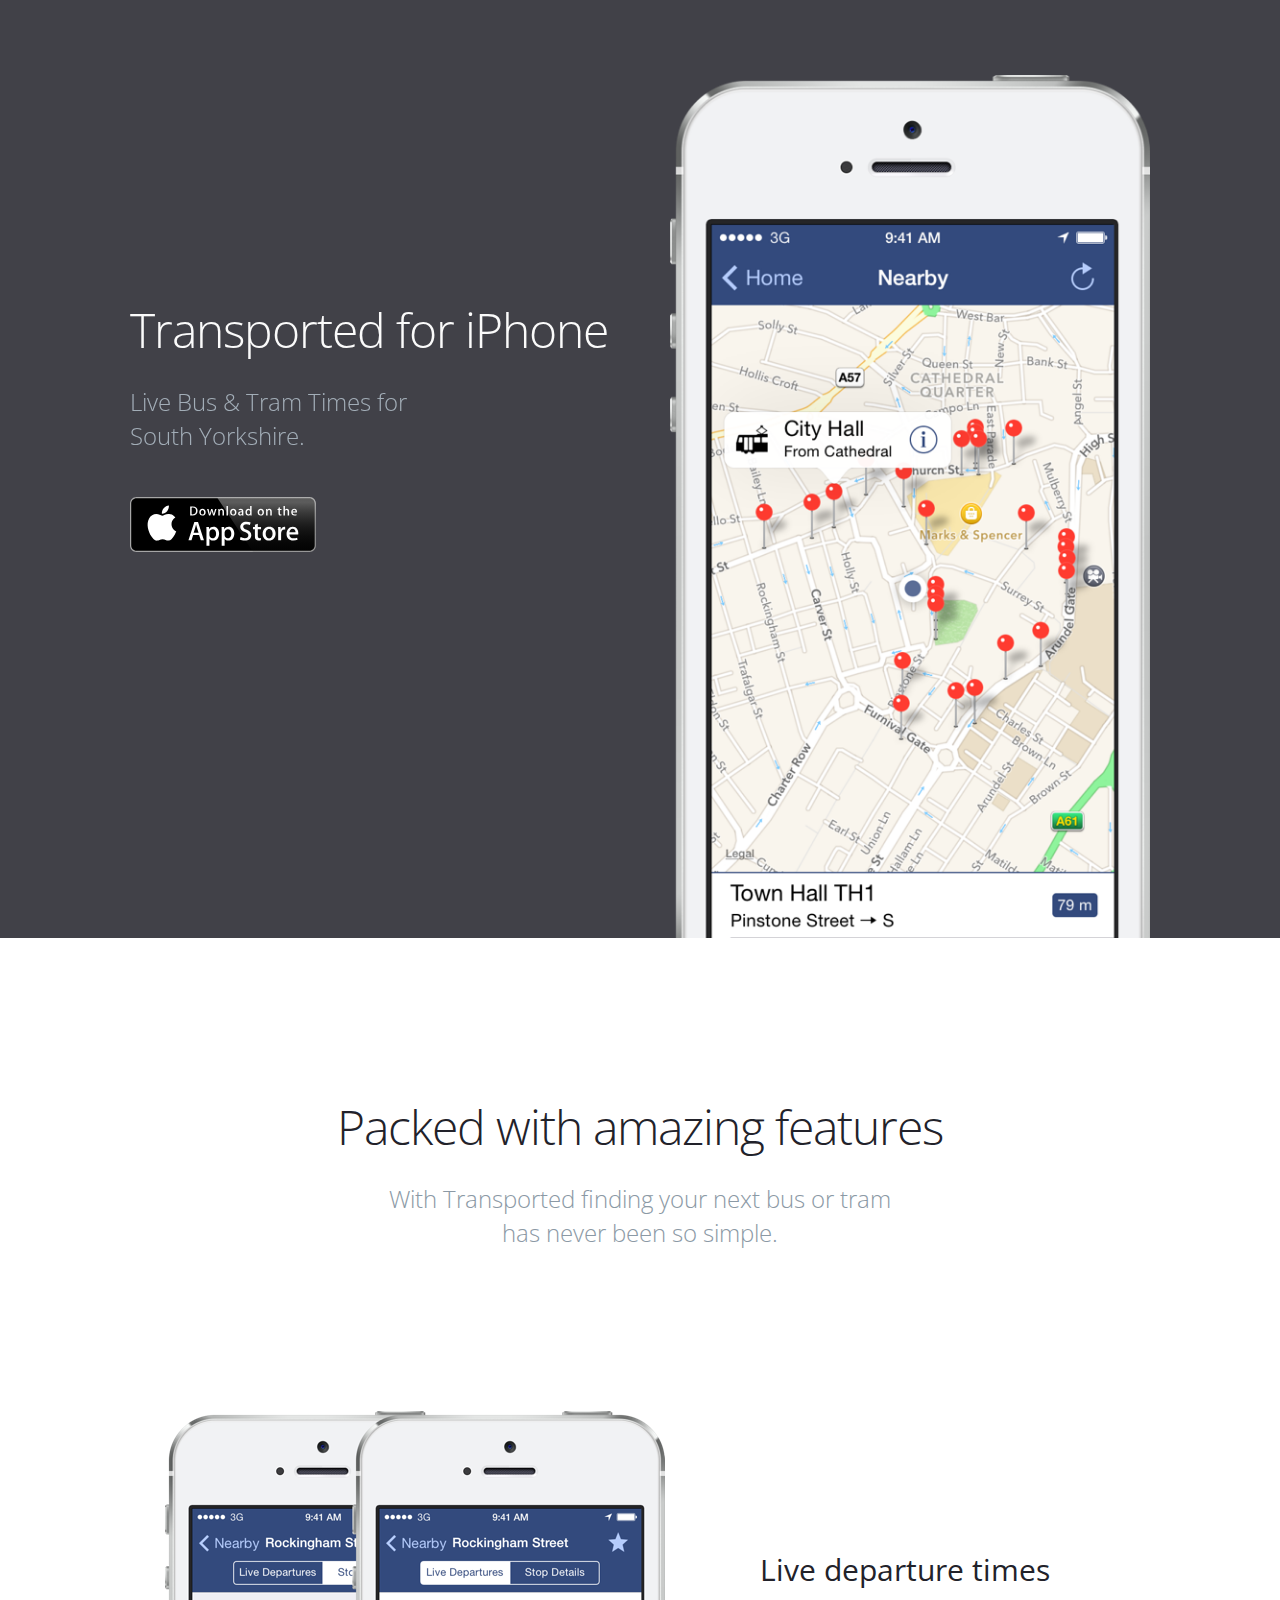
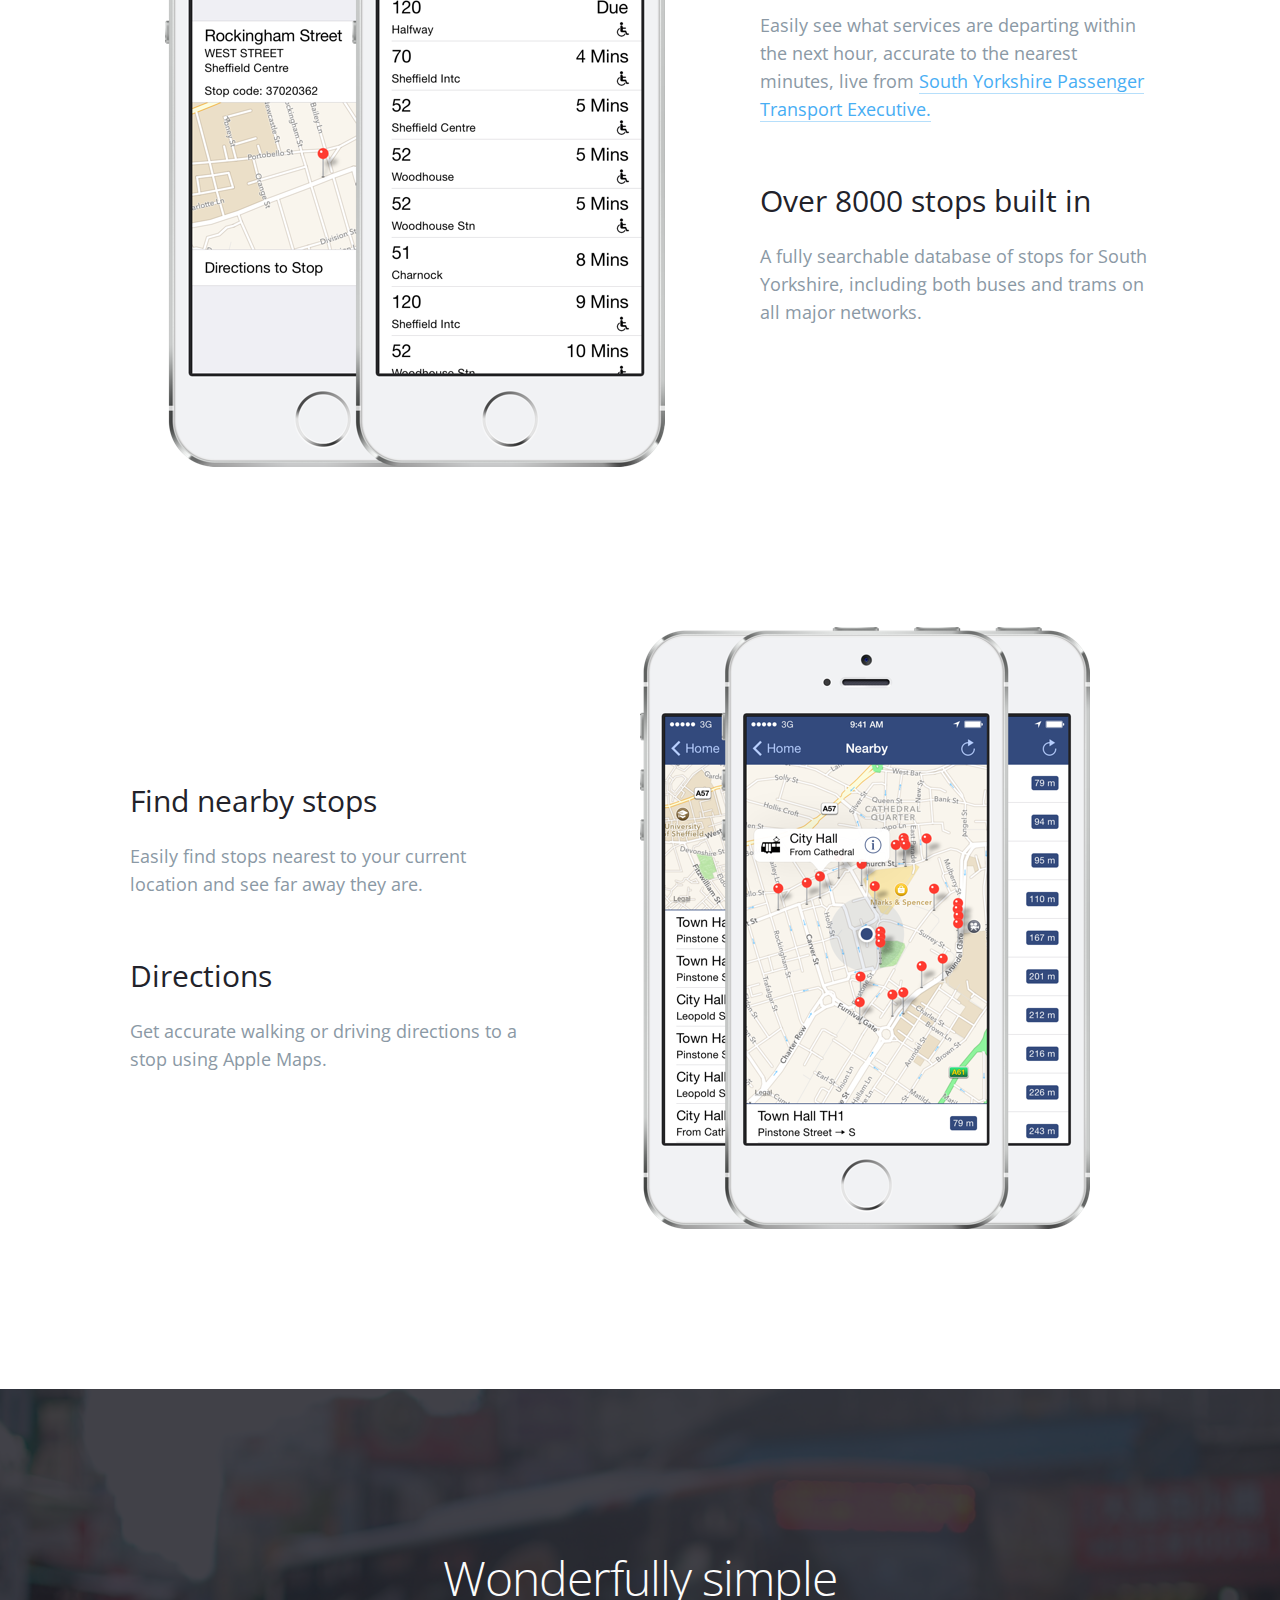
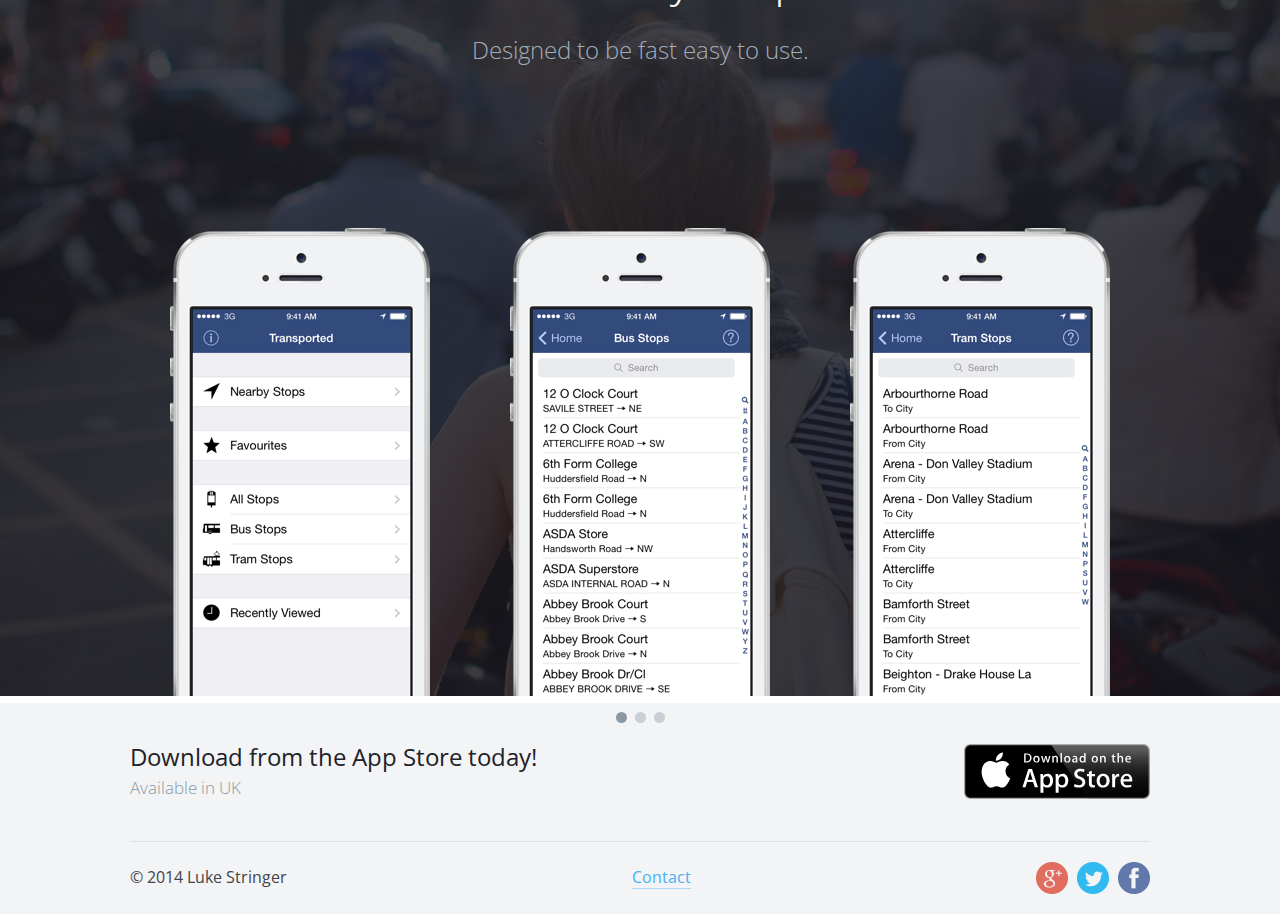
==== index.html @ f1c8ca6b "Links." ====
<!doctype html>

<html>
    <head>
        <meta charset="utf-8">
        <meta name="viewport" content="width=device-width, initial-scale=1.0">

        <title>Transported</title>
        <meta name="description" content="">   

        <!-- Plugin stylesheets -->
        <link rel="stylesheet" href="assets/css/jquery.bxslider.css">

        <link rel="stylesheet" href="assets/css/jquery.owl.carousel.css">
        <link rel="stylesheet" href="assets/css/jquery.owl.theme.css">
        <link rel="stylesheet" href="assets/css/jquery.owl.transitions.css">

        <!-- Main stylesheet -->
        <link rel="stylesheet" href="assets/css/main.css">
        <link rel="stylesheet" href="assets/css/custom.css">
    </head>

    <body>



        <div class="content-wrapper">

            <div id="intro" class="background-image section">
                <div class="container">

                    <div class="vertically-centered grid">
                        <div class="tablet-12 desktop-6">
                            <div class="intro-copy">
                                <h1>
                                    Transported for iPhone
                                    <small>
                                        Live Bus &amp; Tram Times for<br class="visible-on-desktop">
                                        South Yorkshire.
                                    </small>
                                </h1>

                                <div class="button-group">
                                     <a href="https://itunes.apple.com/us/app/transported-live-bus-tram/id867985577">
                                    <img src="assets/img/transported/appstore.svg" alt="A sample button."/></a>
                                </div>

                            </div>
                        </div>
                        <div class="desktop-6">
                            <img class="centered visible-on-desktop" src="assets/img/transported/screen1.png" alt="Showcase image">
                        </div>
                    </div><!-- .grid -->

                </div><!-- .container -->

            </div><!-- .section -->

            <div id="content" class="content">

                <div class="container">

                    <div class="large margin">

                        <h1 class="section-title">
                            Packed with amazing features
                            <small>
                                With Transported finding your next bus or tram<br class="hidden-on-phones">
                                has never been so simple.
                            </small>
                        </h1>

                    </div>

                    <div class="large margin">

                        <div class="vertically-centered grid">
                            <div class="tablet-7">
                                <img class="centered showcase-image hidden-on-phones" src="assets/img/transported/screen2.png" alt="Showcase image">
                            </div>
                            <div class="tablet-5">
                                <div class="description grid">
                                    <div class="description object">
                                        <h4>Live departure times</h4>
                                        <p>Easily see what services are departing within the next hour, accurate to the nearest minutes, live from <a href="http://tsy.acislive.com">South Yorkshire Passenger Transport Executive.</a></p>
                                    </div>
                                    <div class="description object">
                                        <h4>Over 8000 stops built in</h4>
                                        <p>A fully searchable database of stops for South Yorkshire, including both buses and trams on all major networks.</p>
                                    </div>
                                </div>
                            </div>
                        </div>

                    </div><!-- .large margin -->

                    <div class="large margin">

                        <div class="vertically-centered grid">
                            <div class="tablet-5">
                                <div class="description grid">
                                    <div class="description object">
                                        <h4>Find nearby stops</h4>
                                        <p>Easily find stops nearest to your current location and see far away they are.</p>
                                    </div>
                                    <div class="description object">
                                        <h4>Directions</h4>
                                        <p>Get accurate walking or driving directions to a stop using Apple Maps.</p>
                                    </div>
                                </div>
                            </div>
                            <div class="tablet-7">
                                <img class="centered showcase-image hidden-on-phones" src="assets/img/transported/screen3.png" alt="Showcase image">
                            </div>
                        </div><!-- .grid -->

                    </div><!-- .large margin -->

                </div><!-- .container -->

                <div id="personality" class="background-image section">

                    <div class="container">

                        <div class="large margin">

                            <h1 class="section-title">
                                Wonderfully simple
                                <small>
                                    Designed to be fast easy to use.<br class="hidden-on-phones">
                                </small>
                            </h1>

                        </div>

                        <div class="showcase-slider">
                            <img class="centered" src="assets/img/transported/screen4.png" alt="Showcase image" data-scroll-reveal="enter bottom and move 100px">
                            <img class="centered" src="assets/img/transported/screen5.png" alt="Showcase image" data-scroll-reveal="wait 0.2s, then enter bottom and move 100px">
                            <img class="centered" src="assets/img/transported/screen6.png" alt="Showcase image" data-scroll-reveal="wait 0.4s, then enter bottom and move 100px">    
                            <img class="centered" src="assets/img/transported/screen7.png" alt="Showcase image">    
                            <img class="centered" src="assets/img/transported/screen8.png" alt="Showcase image">    
                            <img class="centered" src="assets/img/transported/screen9.png" alt="Showcase image">    
                            <img class="centered" src="assets/img/transported/screen10.png" alt="Showcase image">    
                            <img class="centered" src="assets/img/transported/screen11.png" alt="Showcase image">    
                            <img class="centered" src="assets/img/transported/screen12.png" alt="Showcase image">    
                            <!-- 1373 -->
                        </div><!-- .showcase-slider -->

                    </div><!-- .container -->

                </div><!-- .section -->

                <div class="footer">
                    <div class="container">
                        
                        <div class="vertically-centered justified grid">

                            <div class="small margin">
                                <h5>
                                    Download from the App Store today!
                                    <small>Available in UK</small>
                                </h5>
                            </div>

                            <div class="small margin">
                                <a href="https://itunes.apple.com/us/app/transported-live-bus-tram/id867985577">
                                <img src="assets/img/transported/appstore.svg" alt="A sample button."/></a>
                            </div>

                        </div><!-- .grid -->

                        <hr>

                        <div class="vertically-centered justified grid">

                            <div class="tiny margin">
                                © 2014 Luke Stringer
                            </div>

                            <div class="tiny margin">
                                    <a href="mailto:support@transportedapp.com">
                                        Contact
                                    </a>
                            </div>

                            <div class="tiny margin">
                                <a href="https://plus.google.com/114747949266227169125" class="icon-social-google"></a>
                                <a href="https://twitter.com/transported_app" class="icon-social-twitter"></a>
                                <a href="https://www.facebook.com/transported.ios" class="icon-social-facebook"></a>
                            </div>

                        </div><!-- .grid -->

                    </div>
                </div><!-- .footer -->

            </div><!-- .content-inner-wrapper -->
        </div><!-- .content-wrapper -->

        <!-- Contact form -->
        <div class="contact-wrapper">
            <button type="button" class="close contact-toggle" aria-hidden="true">&times;</button>
            <div class="contact-form-container">
                <form class="contact-form">
                    <div class="form-group">
                        <input id="contact-email" class="input" name="email" type="email" placeholder="support@transportedapp.com">
                    </div>
                    <div class="form-group">
                        <textarea id="contact-message" class="input" name="message" placeholder="Your message" rows="5"></textarea>
                    </div>
                    <button type="submit" class="primary button" data-loading-text="Sending...">Send</button>
                </form>
            </div>
        </div><!-- .contact-container -->

        <!-- jQuery -->
        <script src="assets/js/jquery-2.1.1.min.js"></script>

        <!-- Scripts -->
        <script src="assets/js/jquery.bxslider.min.js"></script>
        <script src="assets/js/jquery.owl.carousel.min.js"></script>
        <script src="assets/js/jquery.social-likes.min.js"></script>
        <script src="assets/js/scrollreveal.min.js"></script>
        <script src="assets/js/main.js"></script>

        <!-- Google Analytics -->
        <script>
            (function(b,o,i,l,e,r){b.GoogleAnalyticsObject=l;b[l]||(b[l]=
            function(){(b[l].q=b[l].q||[]).push(arguments)});b[l].l=+new Date;
            e=o.createElement(i);r=o.getElementsByTagName(i)[0];
            e.src='//www.google-analytics.com/analytics.js';
            r.parentNode.insertBefore(e,r)}(window,document,'script','ga'));
            ga('create','UA-XXXXX-X');ga('send','pageview');
        </script>
    </body>
</html>
---- assets/css/main.css ----
/*  ------------------------------------------------------------

    Lancelot - app landing page

    Version     1.0.1
    URL         http://demo.happytodesign.com/lancelot/landing  
    Author      happytodesign.com


    Table of contents:

     1. Load custom fonts
     2. Normalize CSS
     3. Global styles (box-model, body, links)
     4. Typography
     5. Buttons
     6. Inputs and input groups
     7. Forms and form components
     8. Container and grid
     9. Utilities
    10. Responsive utilities

    11. Navigation bar
    12. Intro
    13. Testimonials
    14. Footer
    15. Contact form

    16. Sliders
    17. Social likes widget

------------------------------------------------------------  */

@import url(http://fonts.googleapis.com/css?family=Open+Sans:400italic,400,300,600,700);

/*  ------------------------------------------------------------
    Normalize.css v3.0.0
    http://git.io/normalize
    ------------------------------------------------------------  */

html {
    font-family: sans-serif;
    -ms-text-size-adjust: 100%;
    -webkit-text-size-adjust: 100%;
}

body {
    margin: 0
}

article,
aside,
details,
figcaption,
figure,
footer,
header,
hgroup,
main,
nav,
section,
summary {
    display: block
}

audio,
canvas,
progress,
video {
    display: inline-block;
    vertical-align: baseline;
}

audio:not([controls]) {
    display: none;
    height: 0;
}

[hidden],
template {
    display: none
}

a {
    background: 0 0
}

a:active,
a:hover {
    outline: 0
}

abbr[title] {
    border-bottom: 1px dotted
}

b,
strong {
    font-weight: 700
}

dfn {
    font-style: italic
}

h1 {
    font-size: 2em;
    margin: .67em 0;
}

mark {
    background: #ff0;
    color: #000;
}

small {
    font-size: 80%
}

sub,
sup {
    font-size: 75%;
    line-height: 0;
    position: relative;
    vertical-align: baseline;
}

sup {
    top: -.5em
}

sub {
    bottom: -.25em
}

img {
    border: 0
}

svg:not(:root) {
    overflow: hidden
}

figure {
    margin: 1em 40px
}

hr {
    -moz-box-sizing: content-box;
    box-sizing: content-box;
    height: 0;
}

pre {
    overflow: auto
}

code,
kbd,
pre,
samp {
    font-family: monospace,monospace;
    font-size: 1em;
}

button,
input,
optgroup,
select,
textarea {
    color: inherit;
    font: inherit;
    margin: 0;
}

button {
    overflow: visible
}

button,
select {
    text-transform: none
}

button,
html input[type=button],
input[type=reset],
input[type=submit] {
    -webkit-appearance: button;
    cursor: pointer;
}

button[disabled],
html input[disabled] {
    cursor: default
}

button::-moz-focus-inner,
input::-moz-focus-inner {
    border: 0;
    padding: 0;
}

input {
    line-height: normal
}

input[type=checkbox],
input[type=radio] {
    -moz-box-sizing: border-box;
    box-sizing: border-box;
    padding: 0;
}

input[type=number]::-webkit-inner-spin-button,
input[type=number]::-webkit-outer-spin-button {
    height: auto
}

input[type=search] {
    -webkit-appearance: textfield;
    -moz-box-sizing: content-box;
    box-sizing: content-box;
}

input[type=search]::-webkit-search-cancel-button,
input[type=search]::-webkit-search-decoration {
    -webkit-appearance: none
}

fieldset {
    border: 1px solid silver;
    margin: 0 2px;
    padding: .35em .625em .75em;
}

legend {
    border: 0;
    padding: 0;
}

textarea {
    overflow: auto
}

optgroup {
    font-weight: 700
}

table {
    border-collapse: collapse;
    border-spacing: 0;
}

td,
th {
    padding: 0
}

/*  ------------------------------------------------------------
    Global styles
    ------------------------------------------------------------  */

*,
*:before,
*:after {
    -moz-box-sizing: border-box;
    box-sizing: border-box;
}

html {
    background-color: #fff;
    color: #44444a;
    font-family: 'Open Sans', 'Helvetica Neue', Arial, sans-serif;
    font-size: 18px;
    line-height: 1.56;
}

body {
    background-color: inherit
}

a {
    border-bottom-color: rgba(72, 174, 244, 0.4);
    color: #48aef4;
    border-bottom-style: solid;
    border-bottom-width: 1px;
    text-decoration: none;
    -webkit-transition: color 0.2s ease-in-out, border-bottom-color 0.2s ease-in-out;
    transition: color 0.2s ease-in-out, border-bottom-color 0.2s ease-in-out;
}

a u {
    border-bottom-color: rgba(72, 174, 244, 0.4)
}

a.active,
a:focus,
a:hover {
    border-bottom-color: rgba(24, 153, 241, 0.4);
    color: #1899f1;
}

a.active u,
a:focus u,
a:hover u {
    border-bottom-color: rgba(24, 153, 241, 0.4)
}

a:not(.button) u {
    border-bottom-style: solid;
    border-bottom-width: 1px;
    text-decoration: none;
    -webkit-transition: border-bottom-color 0.2s ease-in-out;
    transition: border-bottom-color 0.2s ease-in-out;
}

a:not(.button)[href^="#"] {
    border-bottom-style: dashed
}

a:not(.button)[href^="#"] u {
    border-bottom-style: dashed
}

hr {
    border: 0;
    border-bottom: 1px solid rgba(139, 153, 165, 0.2);
    margin: 0;
}

img {
    height: auto;
    max-width: 100%;
    vertical-align: middle;
}

/*  ------------------------------------------------------------
    Typography
    ------------------------------------------------------------  */

h1,
h2,
h3,
h4,
h5,
h6 {
    color: #22222a;
    font-weight: 300;
    line-height: 1.2;
    letter-spacing: -1px;
    margin: 20px 0;
}

h1 small,
h2 small,
h3 small,
h4 small,
h5 small,
h6 small {
    color: #8b99a5;
    display: block;
    font-weight: 300;
    line-height: 1.45;
    letter-spacing: normal;
}

h1:first-child,
h2:first-child,
h3:first-child,
h4:first-child,
h5:first-child,
h6:first-child {
    margin-top: 0
}

h1:last-child,
h2:last-child,
h3:last-child,
h4:last-child,
h5:last-child,
h6:last-child {
    margin-bottom: 0
}

h1:only-child,
h2:only-child,
h3:only-child,
h4:only-child,
h5:only-child,
h6:only-child {
    margin-top: 0;
    margin-bottom: 0;
}

h1 {
    font-size: 42px;
    margin-bottom: 33px;
}

h1 small {
    font-size: 50%;
    margin-top: 16px;
}

h2 {
    font-size: 34px
}

h2 small {
    font-size: 55%;
    margin-top: 6px;
}

h3 {
    font-size: 30px
}

h4 {
    font-size: 26px;
    margin-bottom: 23px;
}

h5 {
    font-size: 22px;
    margin-bottom: 25px;
}

h5 small {
    font-size: 70%;
    margin-top: 5px;
}

h6 {
    font-size: 18px
}

h3,
h4,
h5,
h6 {
    font-weight: normal;
    letter-spacing: normal;
}

h4:first-child,
h5:first-child,
h6:first-child {
    margin-top: 0
}

@media (min-width: 769px) { 
    h1 {
        font-size: 48px;
        margin-bottom: 43px;
    }

    h1 small {
        margin-top: 26px
    }

    h2 {
        font-size: 42px
    }

    h3 {
        font-size: 36px
    }

    h4 {
        font-size: 30px
    }

    h5 {
        font-size: 24px
    }

    h6 {
        font-size: 18px
    }
}

p {
    margin: 20px 0
}

p:first-child {
    margin-top: 0
}

p:last-child {
    margin-bottom: 0
}

strong {
    font-weight: 600
}

blockquote {
    border-left: 4px solid rgba(139, 153, 165, 0.25);
    color: #8b99a5;
    margin-left: 0;
    padding-left: 20px;
}

.muted,
.description.object p {
    color: #8b99a5
}

.meta {
    color: #8b99a5;
    font-size: 12px;
    font-weight: 600;
    letter-spacing: 1px;
    opacity: 0.5;
    text-transform: uppercase;
    -webkit-transition: opacity 0.2s ease-in-out;
    transition: opacity 0.2s ease-in-out;
}

.meta:hover {
    opacity: 1
}

.primary.text {
    color: #48aef4
}

.success.text {
    color: #41b119
}

/*  ------------------------------------------------------------
    Buttons
    ------------------------------------------------------------  */

.button {
    background-color: #8b99a5;
    border-color: #8b99a5;
    border: 2px solid #8b99a5;
    border-radius: 2px;
    color: #fff;
    cursor: pointer;
    display: inline-block;
    font-size: 1rem;
    font-weight: 600;
    line-height: 26px;
    padding: 5px 20px 7px;
    text-decoration: none;
    -webkit-transition: background-color 0.2s ease-in-out, border-color 0.2s ease-in-out, color 0.2s ease-in-out;
    transition: background-color 0.2s ease-in-out, border-color 0.2s ease-in-out, color 0.2s ease-in-out;
    vertical-align: middle;
    white-space: nowrap;
}

.button:focus,
.button:hover {
    background-color: #99a6b0;
    border-color: #99a6b0;
}

.button.hollow {
    color: #8b99a5
}

.button.hollow:focus,
.button.hollow:hover {
    border-color: #b6bfc6;
    color: #b6bfc6;
}

.button:focus,
.button:hover {
    color: #fff
}

.button[disabled] {
    cursor: not-allowed;
    opacity: 0.6;
    pointer-events: none;
}

.large.button {
    padding: 9px 25px 11px
}

.primary.button {
    background-color: #49aa2f;
    border-color: #49aa2f;
}

.primary.button:focus,
.primary.button:hover {
    background-color: #52be35;
    border-color: #52be35;
}

.primary.button.hollow {
    color: #49aa2f
}

.primary.button.hollow:focus,
.primary.button.hollow:hover {
    border-color: #6fd055;
    color: #6fd055;
}

.hollow.button {
    background-color: transparent
}

.hollow.button:focus,
.hollow.button:hover {
    background-color: transparent
}

@media (max-width: 480px) { 
    .button-group .button {
        display: block;
        text-align: center;
    }

    .button-group .button + .button {
        margin-top: 10px
    }
}

@media (min-width: 481px) { 
    .button-group .button + .button {
        margin-left: 10px
    }
}

/*  ------------------------------------------------------------
    Inputs and input groups
    ------------------------------------------------------------  */

.input {
    border: 2px solid rgba(139, 153, 165, 0.25);
    border-radius: 2px;
    color: #33333f;
    display: inline-block;
    line-height: 26px;
    padding: 5px 15px 7px;
    vertical-align: middle;
    width: 100%;
}

.input:focus {
    border-color: #48aef4;
    outline: 0;
}

.background-image .input:not(:focus) {
    border-color: transparent
}

textarea.input {
    height: auto
}

.large.input {
    height: 50px;
    padding: 9px 20px 11px;
}

.input-group {
    display: table
}

.input-group > .input,
.input-group > .input-group-button {
    display: table-cell
}

.input-group > .input-group-button {
    width: 1%
}

.input-group > .input-group-button > .button {
    position: relative
}

.input-group > .input-group-button:first-child > .button {
    border-top-right-radius: 0;
    border-bottom-right-radius: 0;
    margin-right: -2px;
}

.input-group > .input-group-button:last-child > .button {
    border-top-left-radius: 0;
    border-bottom-left-radius: 0;
    margin-left: -2px;
}

/*  ------------------------------------------------------------
    Forms and form components
    ------------------------------------------------------------  */

.form-group {
    display: inline-block;
    position: relative;
    width: 100%;
}

.has-error .input {
    border-color: #f44848
}

.has-error .helper {
    background-color: #f44848;
    color: #fff;
}

.has-success .input {
    border-color: #389b17
}

.has-success .helper {
    background-color: #389b17;
    color: #fff;
}

.helper {
    border-radius: 0 0 2px 2px;
    font-size: 14px;
    margin: 0;
    padding: 0 7px 2px;
    position: absolute;
    left: 10px;
    bottom: 0;
    -webkit-transform: translateY(100%);
    -ms-transform: translateY(100%);
    transform: translateY(100%);
    z-index: 1;
}

/*  ------------------------------------------------------------
    Container and grid
    ------------------------------------------------------------  */

.container {
    margin-left: auto;
    margin-right: auto;
    max-width: 1100px;
    padding-left: 20px;
    padding-right: 20px;
}

@media (min-width: 481px) { 
    .container {
        padding-left: 30px;
        padding-right: 30px;
    }
}

@media (min-width: 769px) { 
    .container {
        padding-left: 40px;
        padding-right: 40px;
    }
}

.grid {
    font-size: 0;
    margin-left: -20px;
}

.grid > * {
    font-size: 1rem;
    display: inline-block;
}

@media (max-width: 480px) { 
    .grid > .margin + .margin {
        margin-top: 0
    }
}

.grid > * {
    padding-left: 20px
}

@media (min-width: 481px) { 
    .grid {
        margin-left: -40px
    }

    .grid > * {
        padding-left: 40px;
        vertical-align: top;
    }
}

@media (min-width: 769px) { 
    .grid {
        margin-left: -60px
    }

    .grid > * {
        padding-left: 60px
    }
}

.vertically-centered.grid > * {
    vertical-align: middle
}

.justified.grid {
    text-align: justify
}

html[lang='\en'] .justified.grid {
    font-size: 0.04px
}

.justified.grid > * {
    text-align: left
}

.justified.grid:after {
    content: '';
    display: inline-block;
    width: 100%;
}

.description.grid {
    margin-bottom: -40px
}

.description.grid > * {
    margin-bottom: 40px
}

@media (min-width: 481px) { 
    .description.grid {
        margin-bottom: -60px
    }

    .description.grid > * {
        margin-bottom: 60px
    }
}

@media (min-width: 481px) { 
    .tablet-1 {
        width: 8.33333%
    }

    .tablet-2 {
        width: 16.66667%
    }

    .tablet-3 {
        width: 25%
    }

    .tablet-4 {
        width: 33.33333%
    }

    .tablet-5 {
        width: 41.66667%
    }

    .tablet-6 {
        width: 50%
    }

    .tablet-7 {
        width: 58.33333%
    }

    .tablet-8 {
        width: 66.66667%
    }

    .tablet-9 {
        width: 75%
    }

    .tablet-10 {
        width: 83.33333%
    }

    .tablet-11 {
        width: 91.66667%
    }

    .tablet-12 {
        width: 100%
    }
}

@media (min-width: 769px) { 
    .desktop-1 {
        width: 8.33333%
    }

    .desktop-2 {
        width: 16.66667%
    }

    .desktop-3 {
        width: 25%
    }

    .desktop-4 {
        width: 33.33333%
    }

    .desktop-5 {
        width: 41.66667%
    }

    .desktop-6 {
        width: 50%
    }

    .desktop-7 {
        width: 58.33333%
    }

    .desktop-8 {
        width: 66.66667%
    }

    .desktop-9 {
        width: 75%
    }

    .desktop-10 {
        width: 83.33333%
    }

    .desktop-11 {
        width: 91.66667%
    }

    .desktop-12 {
        width: 100%
    }
}

/*  ------------------------------------------------------------
    Utilities
    ------------------------------------------------------------  */

.centered.text {
    text-align: center
}

img.centered {
    display: block;
    margin-left: auto;
    margin-right: auto;
}

.tiny.margin {
    margin-top: 20px;
    margin-bottom: 20px;
}

.small.margin,
.medium.margin,
.large.margin,
.section-content {
    margin-top: 40px;
    margin-bottom: 40px;
}

@media (min-width: 481px) { 
    .medium.margin,
    .large.margin,
    .section-content {
        margin-top: 80px;
        margin-bottom: 80px;
    }
}

@media (min-width: 1200px) { 
    .large.margin,
    .section-content {
        margin-top: 160px;
        margin-bottom: 160px;
    }
}

/*  ------------------------------------------------------------
    Responsive utilities
    ------------------------------------------------------------  */

.visible-on-phones,
.visible-on-tablets,
.visible-on-desktop {
    display: none !important
}

@media (max-width: 480px) { 
    .visible-on-phones {
        display: block !important
    }
}

@media (min-width: 481px) and (max-width: 768px) { 
    .visible-on-tablets {
        display: block !important
    }
}

@media (min-width: 769px) { 
    .visible-on-desktop {
        display: block !important
    }
}

@media (max-width: 480px) { 
    .hidden-on-phones {
        display: none !important
    }
}

@media (min-width: 481px) and (max-width: 768px) { 
    .hidden-on-tablets {
        display: none !important
    }
}

@media (min-width: 769px) { 
    .hidden-on-desktop {
        display: none !important
    }
}

/*  ------------------------------------------------------------
    Navigation bar
    ------------------------------------------------------------  */

.navbar {
    -webkit-backface-visibility: hidden;
    position: absolute;
    top: 0;
    left: 0;
    right: 0;
    -webkit-transition: background-color 0.2s ease-in-out, opacity 0.4s 0.4s ease-in-out, -webkit-transform 0.4s ease-in-out;
    transition: background-color 0.2s ease-in-out, opacity 0.4s 0.4s ease-in-out, transform 0.4s ease-in-out;
    z-index: 5;
}

.navbar.fixed {
    position: fixed
}

.navbar.fixed[data-scrolling="true"] {
    background-color: rgba(17, 17, 21, 0.95)
}

.open .navbar {
    -webkit-transform: translateY(-100%);
    -ms-transform: translateY(-100%);
    transform: translateY(-100%);
}

@media (max-width: 768px) { 
    .navbar {
        z-index: 4
    }
}

.navbar-inner {
    border-bottom: 1px solid rgba(139, 153, 165, 0.2);
    padding: 20px 0;
    -webkit-transition: border-bottom-color 0.2s ease-in-out, padding 0.2s ease-in-out;
    transition: border-bottom-color 0.2s ease-in-out, padding 0.2s ease-in-out;
}

[data-scrolling="true"] .navbar-inner {
    border-bottom-color: transparent;
    padding: 10px 0;
}

.inverse .navbar-inner {
    border-bottom-color: rgba(255, 255, 255, 0.2)
}

.navbar-logo {
    border-bottom: 0;
    color: #22222a;
    font-size: 24px !important;
    font-weight: 300;
    line-height: 1;
    letter-spacing: -1px;
}

.navbar-logo:active,
.navbar-logo:hover {
    color: #fff
}

.inverse .navbar-logo {
    color: #fbfbfb
}

@media (min-width: 481px) { 
    .navbar-logo {
        font-size: 30px !important
    }
}

@media (max-width: 768px) { 
    .navbar-logo {
        position: relative;
        top: -2px;
    }
}

.navbar-nav-toggle {
    background: none;
    border: 0;
    display: block;
    padding: 6px 5px 5px;
}

.navbar-nav-toggle .icon-bar {
    background-color: #22222a;
    border-radius: 1px;
    display: block;
    height: 3px;
    width: 24px;
}

.navbar-nav-toggle .icon-bar + .icon-bar {
    margin-top: 4px
}

.inverse .navbar-nav-toggle .icon-bar {
    background-color: #f4f4f4
}

.navbar-nav ul {
    list-style: none;
    margin: 0;
    padding: 0;
}

.navbar-nav ul li a:not(.button) {
    border-bottom-color: rgba(255, 255, 255, 0.2);
    color: rgba(255, 255, 255, 0.6);
    border-bottom: 0;
    display: block;
}

.navbar-nav ul li a:not(.button) u {
    border-bottom-color: rgba(255, 255, 255, 0.2)
}

.navbar-nav ul li a:not(.button).active,
.navbar-nav ul li a:not(.button):focus,
.navbar-nav ul li a:not(.button):hover {
    border-bottom-color: rgba(255, 255, 255, 0.4);
    color: white;
}

.navbar-nav ul li a:not(.button).active u,
.navbar-nav ul li a:not(.button):focus u,
.navbar-nav ul li a:not(.button):hover u {
    border-bottom-color: rgba(255, 255, 255, 0.4)
}

@media (max-width: 768px) { 
    .navbar-nav {
        margin: 20px -20px 0
    }
}

@media (max-width: 768px) and (min-width: 481px) { 
    .navbar-nav {
        margin: 20px -30px 0
    }
}

@media (max-width: 768px) { 
    .navbar-nav ul li {
        display: block
    }

    .navbar-nav ul li a,
    .navbar-nav ul li .button {
        padding: 10px 20px
    }
}

@media (max-width: 768px) and (min-width: 481px) { 
    .navbar-nav ul li a,
    .navbar-nav ul li .button {
        padding: 10px 30px
    }
}

@media (max-width: 768px) { 
    .navbar-nav ul li .button {
        border-radius: 0;
        font-weight: normal;
        margin-top: 10px;
        width: 100%;
    }
}

@media (min-width: 769px) { 
    .navbar-nav ul {
        font-size: 0
    }

    .navbar-nav ul > * {
        font-size: 1rem;
        display: inline-block;
    }
}

@media (min-width: 769px) and (max-width: 480px) { 
    .navbar-nav ul > .margin + .margin {
        margin-top: 0
    }
}

@media (min-width: 769px) { 
    .navbar-nav ul li {
        display: inline-block;
        vertical-align: middle;
    }

    .navbar-nav ul li a {
        font-size: 16px;
        margin: 5px 20px;
    }

    .navbar-nav ul li .button {
        margin: 0 20px;
        padding: 5px 15px;
    }

    .navbar-nav ul li:last-child .button {
        margin-right: 0
    }

    .navbar-nav ul li:first-child .button {
        margin-left: 0
    }
}

/*  ------------------------------------------------------------
    Responsive navbar navigation
    This is separated from navbar for readability
    ------------------------------------------------------------  */

@media (min-width: 769px) { 
    .navbar-inner {
        font-size: 0;
        text-align: justify;
    }

    .navbar-inner > * {
        font-size: 1rem;
        display: inline-block;
    }
}

@media (min-width: 769px) and (max-width: 480px) { 
    .navbar-inner > .margin + .margin {
        margin-top: 0
    }
}

@media (min-width: 769px) { 
    html[lang='\en'] .navbar-inner {
        font-size: 0.04px
    }

    .navbar-inner > * {
        text-align: left
    }

    .navbar-inner:after {
        content: '';
        display: inline-block;
        width: 100%;
    }

    .navbar-inner > * {
        vertical-align: middle
    }
}

@media (max-width: 768px) { 
    .navbar-header {
        font-size: 0;
        text-align: justify;
    }

    .navbar-header > * {
        font-size: 1rem;
        display: inline-block;
    }
}

@media (max-width: 768px) and (max-width: 480px) { 
    .navbar-header > .margin + .margin {
        margin-top: 0
    }
}

@media (max-width: 768px) { 
    html[lang='\en'] .navbar-header {
        font-size: 0.04px
    }

    .navbar-header > * {
        text-align: left
    }

    .navbar-header:after {
        content: '';
        display: inline-block;
        width: 100%;
    }

    .navbar-header > * {
        vertical-align: middle
    }
}

@media (min-width: 769px) { 
    .navbar-header {
        display: inline-block
    }
}

@media (min-width: 769px) { 
    .navbar-nav-toggle {
        display: none
    }
}

@media (max-width: 768px) { 
    .navbar-nav {
        display: none
    }
}

@media (min-width: 769px) { 
    .navbar-nav {
        display: inline-block !important
    }
}

/*  ------------------------------------------------------------
    Intro section
    ------------------------------------------------------------  */

html,
body {
    height: 100%
}

#intro {
    padding-top: 75px
}

@media (min-width: 481px) { 
    #intro {
        padding-top: 75px
    }
}

.intro-copy {
    padding-bottom: 80px
}

@media (min-width: 481px) { 
    .intro-copy {
        padding-bottom: 160px
    }
}

.section {
    display: inline-block;
    position: relative;
    width: 100%;
}

@media (min-width: 481px) { 
    .section-title {
        text-align: center
    }
}

.background-image {
    background-position: center center;
    background-repeat: no-repeat;
    background-size: cover;
    position: relative;
}

.background-image:after {
    background-color: #11111a;
    content: '';
    position: absolute;
    top: 0;
    left: 0;
    right: 0;
    bottom: 0;
    -webkit-transition: background-color 0.2s ease-in-out;
    transition: background-color 0.2s ease-in-out;
    z-index: 0;
}

.background-image.loaded:after {
    background-color: rgba(17, 17, 26, 0.8)
}

.background-image > * {
    position: relative;
    z-index: 2;
}

.background-image h1,
.background-image h2,
.background-image h3,
.background-image h4,
.background-image h5,
.background-image h6 {
    color: #fbfbfb
}

.background-image h1 small,
.background-image h2 small,
.background-image h3 small,
.background-image h4 small,
.background-image h5 small,
.background-image h6 small {
    color: #a2adb7
}

/*  ------------------------------------------------------------
    Testimonials
    ------------------------------------------------------------  */

.testimonial {
    border: 0;
    color: inherit;
    margin: 0;
    padding-left: 0;
}

.testimonial p {
    font-size: 24px;
    font-weight: 200;
    line-height: 1.45;
    margin: 0;
}

@media (min-width: 481px) { 
    .testimonial p {
        font-size: 30px
    }
}

@media (min-width: 769px) { 
    .testimonial p {
        font-size: 36px
    }
}

.testimonial footer {
    color: #8b99a5;
    margin-top: 40px;
}

.testimonial footer cite {
    font-style: normal
}

.testimonial footer .avatar {
    display: none
}

@media (min-width: 481px) { 
    .testimonial footer .avatar {
        display: inline-block;
        margin-right: 20px;
        vertical-align: middle;
    }
}

@media (min-width: 481px) { 
    .testimonial {
        text-align: center
    }
}

/*  ------------------------------------------------------------
    Footer
    ------------------------------------------------------------  */

.footer {
    background-color: #f3f4f6;
    font-size: 16px;
    overflow: auto;
}

.footer .grid > * {
    font-size: 16px
}

[class*="icon-social"] {
    background-image: url("../img/social-icons.png");
    border-bottom: 0;
    display: inline-block;
    height: 32px;
    opacity: 0.8;
    -webkit-transition: opacity 0.2s ease-in-out;
    transition: opacity 0.2s ease-in-out;
    vertical-align: middle;
    width: 32px;
}

[class*="icon-social"]:hover {
    opacity: 1
}

[class*="icon-social"] + [class*="icon-social"] {
    margin-left: 5px
}

@media only screen and (-webkit-min-device-pixel-ratio: 2), only screen and (min-resolution: 192dpi) { 
    [class*="icon-social"] {
        background-image: url("../img/social-icons_2x.png");
        background-size: 128px 32px;
    }
}

.icon-social-twitter {
    background-position: 0 0
}

.icon-social-facebook {
    background-position: -32px 0
}

.icon-social-instagram {
    background-position: -64px 0
}

.icon-social-google {
    background-position: -96px 0
}

/*  ------------------------------------------------------------
    Contact form
    ------------------------------------------------------------  */

.content-wrapper {
    background-color: inherit;
    height: 100%;
    position: relative;
    right: 0;
    -webkit-transition: -webkit-transform 0.4s ease-in-out;
    transition: transform 0.4s ease-in-out;
    z-index: 2;
}

.open .content-wrapper {
    -webkit-transform: translateX(-98%);
    -ms-transform: translateX(-98%);
    transform: translateX(-98%);
}

.content {
    background-color: inherit;
    overflow: auto;
}

.contact-wrapper {
    -webkit-backface-visibility: hidden;
    background-color: #11111a;
    position: fixed;
    top: 0;
    left: 0;
    right: 0;
    bottom: 0;
    -webkit-transform: translate3d(0, 0, 0);
    -ms-transform: translate3d(0, 0, 0);
    transform: translate3d(0, 0, 0);
    z-index: 0;
}

.contact-wrapper .close {
    background: none;
    border: 0;
    color: #fff;
    font-size: 36px;
    line-height: 1;
    position: absolute;
    top: 10px;
    right: 10px;
}

@media (min-width: 481px) { 
    .contact-wrapper .close {
        top: 20px;
        right: 20px;
    }
}

.contact-form-container {
    position: absolute;
    top: 50%;
    left: 50%;
    -webkit-transform: translate(-50%, -50%);
    -ms-transform: translate(-50%, -50%);
    transform: translate(-50%, -50%);
}

.contact-form {
    max-width: 500px;
    min-width: 280px;
}

.contact-form .form-group {
    margin-bottom: 20px
}

.contact-form .form-group:not([class*="has-"]) .input:not(:focus) {
    border-color: transparent
}

.contact-form .button {
    float: right
}

/*  ------------------------------------------------------------
    Sliders
    ------------------------------------------------------------  */

.owl-controls {
    position: absolute;
    left: 0;
    right: 0;
    bottom: -34px;
    z-index: 1;
}

.owl-theme .owl-controls .owl-page span {
    background-color: #8b99a5;
    height: 11px;
    margin: 0 4px;
    opacity: 0.4;
    width: 11px;
}

.owl-theme .owl-controls .owl-page.active span {
    opacity: 1
}

.bx-wrapper .bx-viewport {
    background: transparent;
    border: 0;
    box-shadow: none;
    left: 0;
}

/*  ------------------------------------------------------------
    Social likes widget
    ------------------------------------------------------------  */

.social-likes {
    font-size: 0;
    margin-top: -2px;
    opacity: 0;
    -webkit-transition: opacity 0.2s ease-in-out;
    transition: opacity 0.2s ease-in-out;
}

.social-likes > * {
    font-size: 1rem;
    display: inline-block;
}

@media (max-width: 480px) { 
    .social-likes > .margin + .margin {
        margin-top: 0
    }
}

.social-likes_visible {
    opacity: 1
}

.social-likes__widget {
    cursor: pointer;
    display: inline-block;
    line-height: 1;
    opacity: 0.8;
    -webkit-transition: opacity 0.2s ease-in-out;
    transition: opacity 0.2s ease-in-out;
}

.social-likes__widget:hover {
    opacity: 1
}

@media (min-width: 769px) { 
    .social-likes__widget + .social-likes__widget {
        margin-left: 20px
    }
}

.social-likes__button {
    border-radius: 2px;
    font-size: 14px;
    font-weight: 600;
    padding: 2px 10px 3px;
}

@media (max-width: 768px) { 
    .social-likes__button {
        border-radius: 0;
        display: block;
        padding: 10px 20px;
        text-align: center;
    }
}

@media (max-width: 768px) and (min-width: 481px) { 
    .social-likes__button {
        padding: 10px 30px
    }
}

.social-likes__counter {
    background-color: #fff;
    border-radius: 2px;
    color: #555;
    font-size: 12px;
    margin-left: 6px;
    padding: 4px 8px 3px;
    position: relative;
}

.social-likes__counter.social-likes__counter_empty {
    display: none
}

.social-likes__counter:after {
    border-top: 4px solid transparent;
    border-bottom: 4px solid transparent;
    border-right: 4px solid #fff;
    content: '';
    margin-top: -4px;
    position: absolute;
    left: -4px;
    top: 50%;
}

@media (max-width: 768px) { 
    .social-likes__counter {
        display: none
    }
}

.social-likes__button_facebook {
    background-color: #3b5998;
    color: #fff;
}

.social-likes__button_twitter {
    background-color: #55acee;
    color: #fff;
}

.social-likes__button_plusone {
    background-color: #dd4b39;
    color: #fff;
}
---- assets/css/custom.css ----
#intro {
    background-image: url('../../assets/img/transported/background-image-1.png');
}

#personality {
    background-image: url('../../assets/img/transported/background-image-2.png');
}
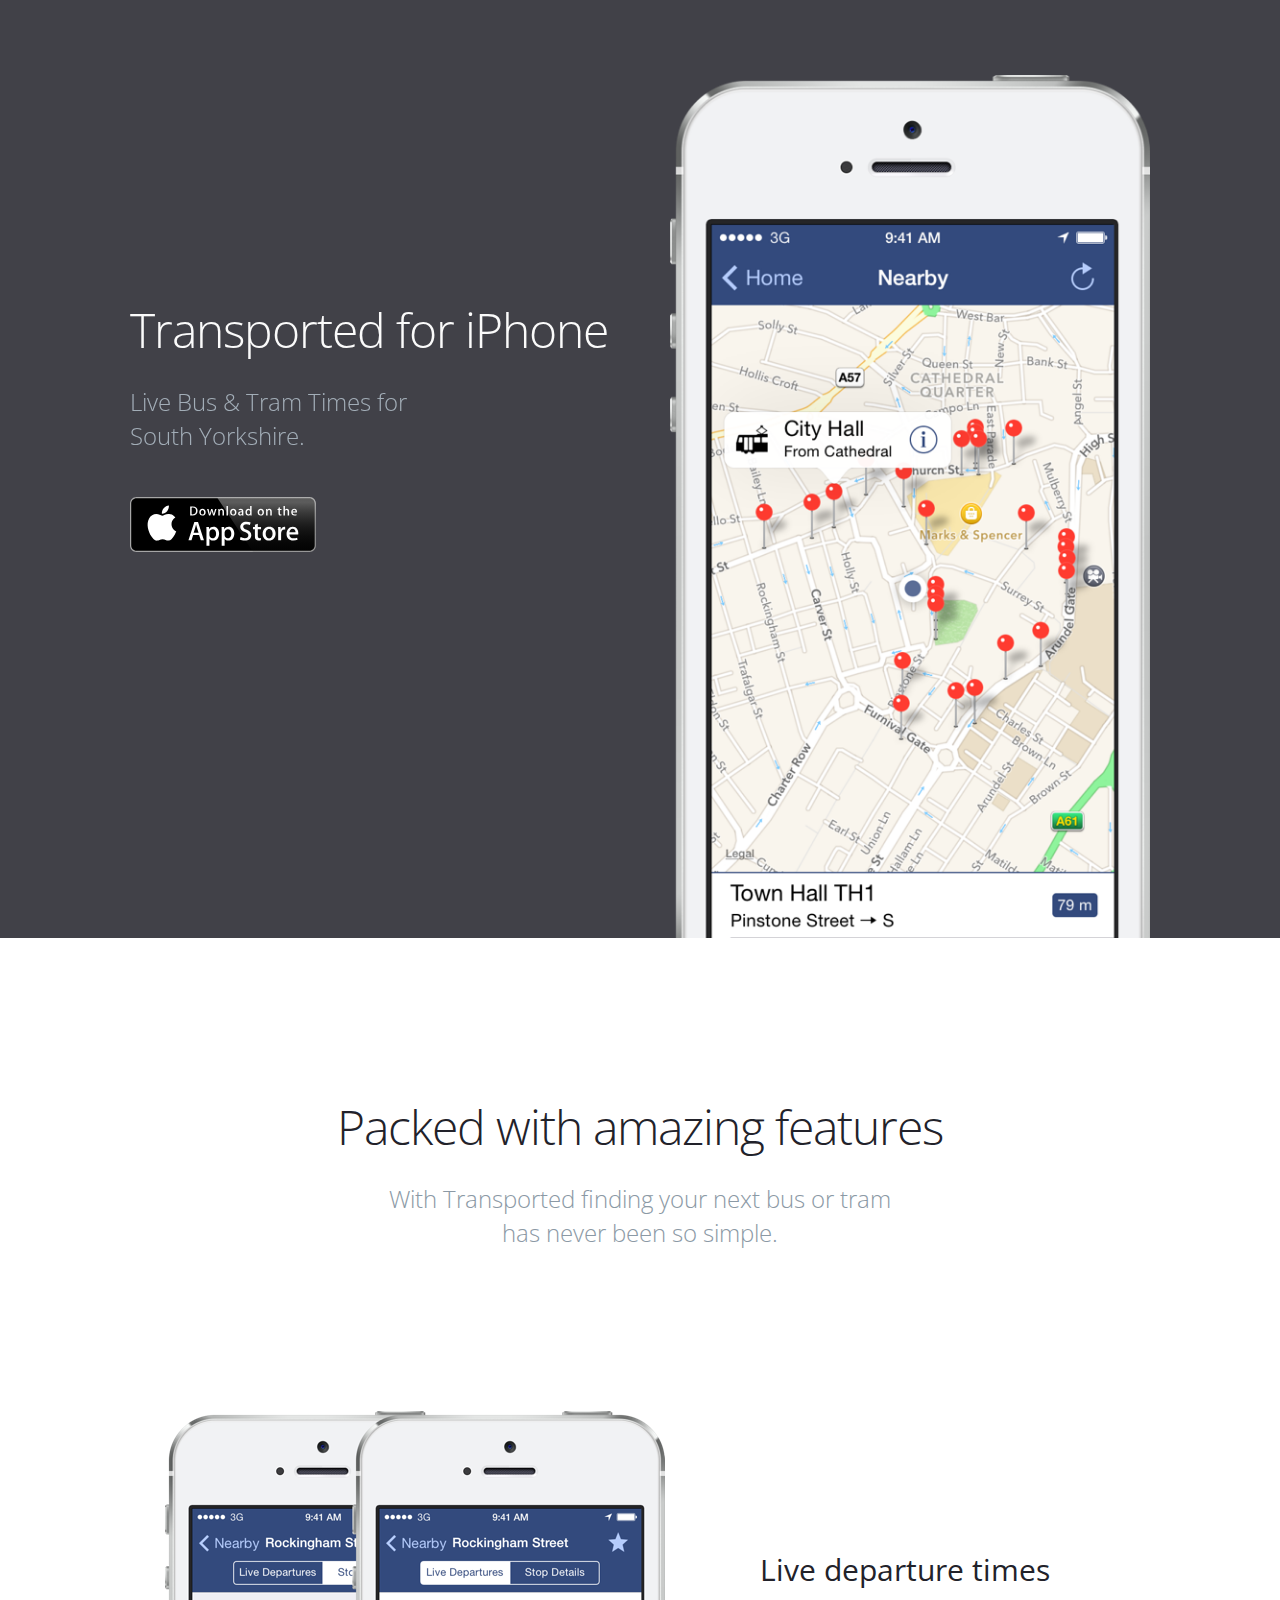
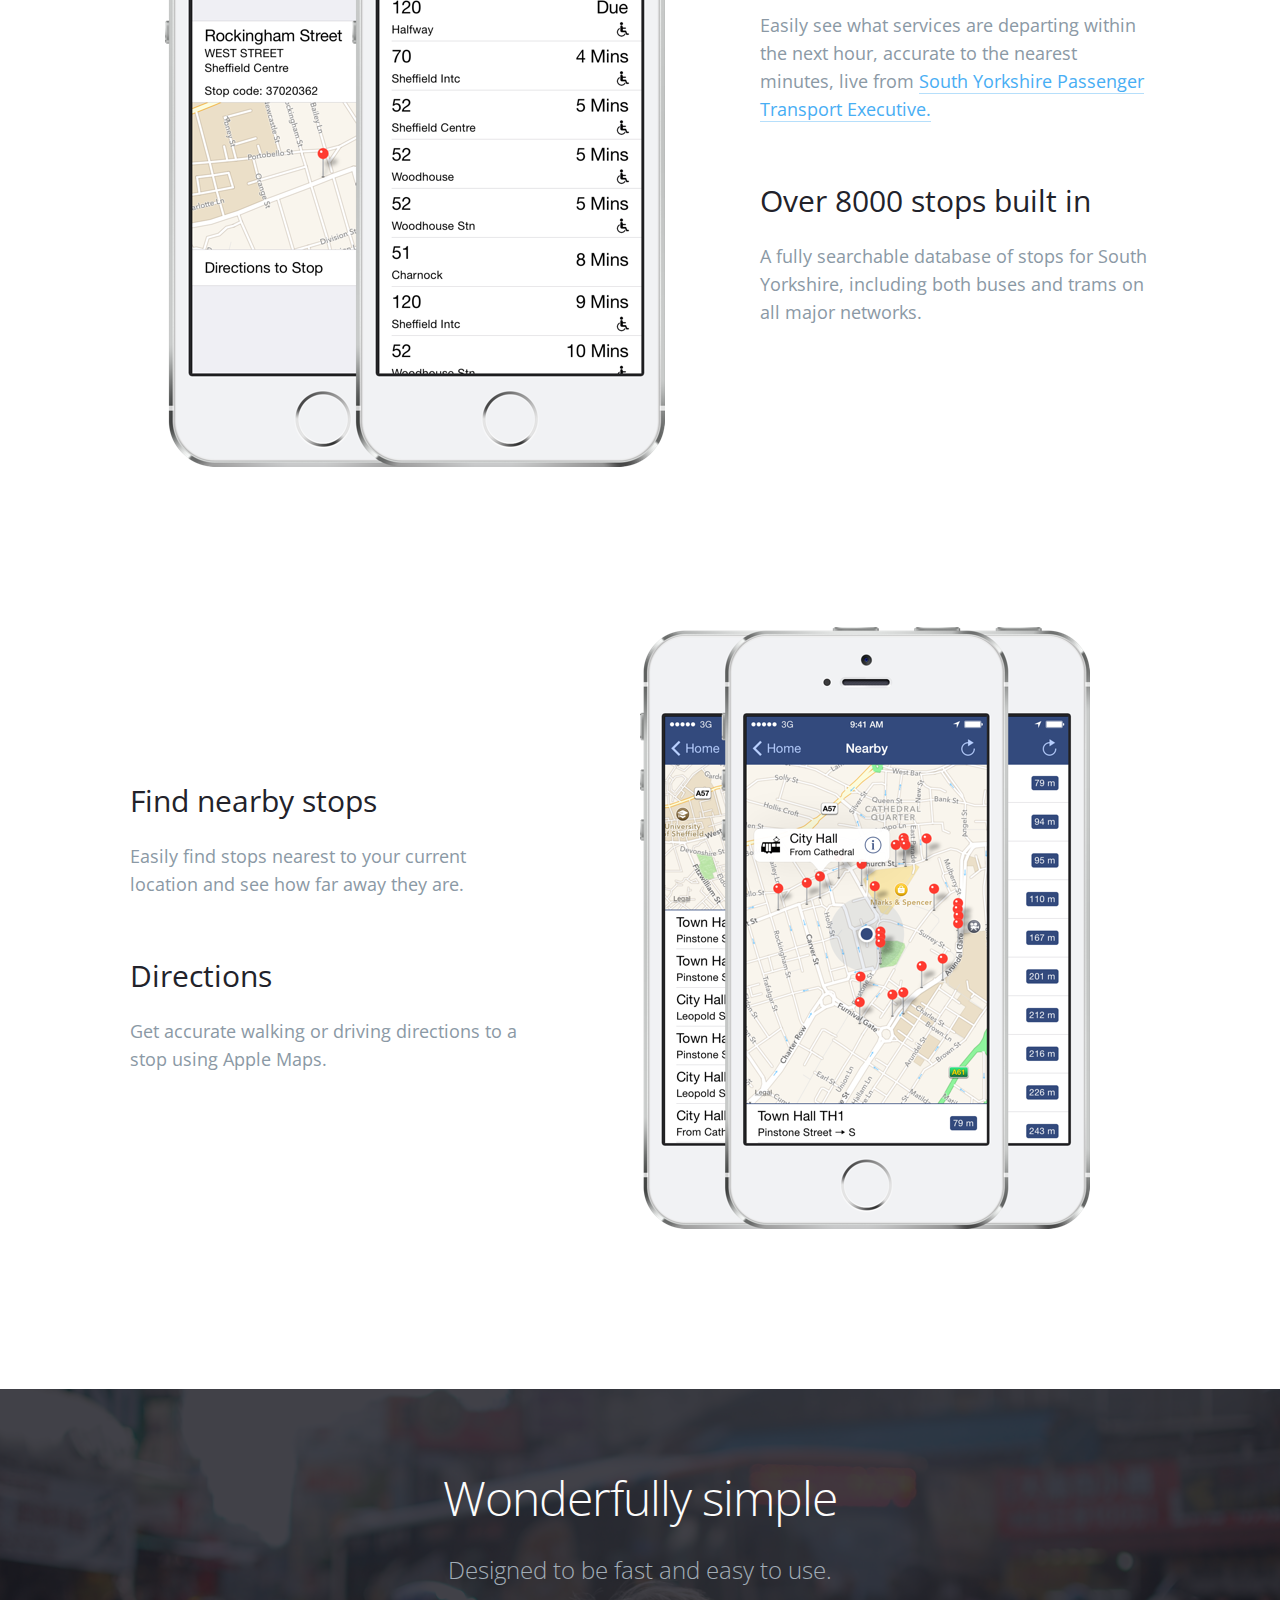
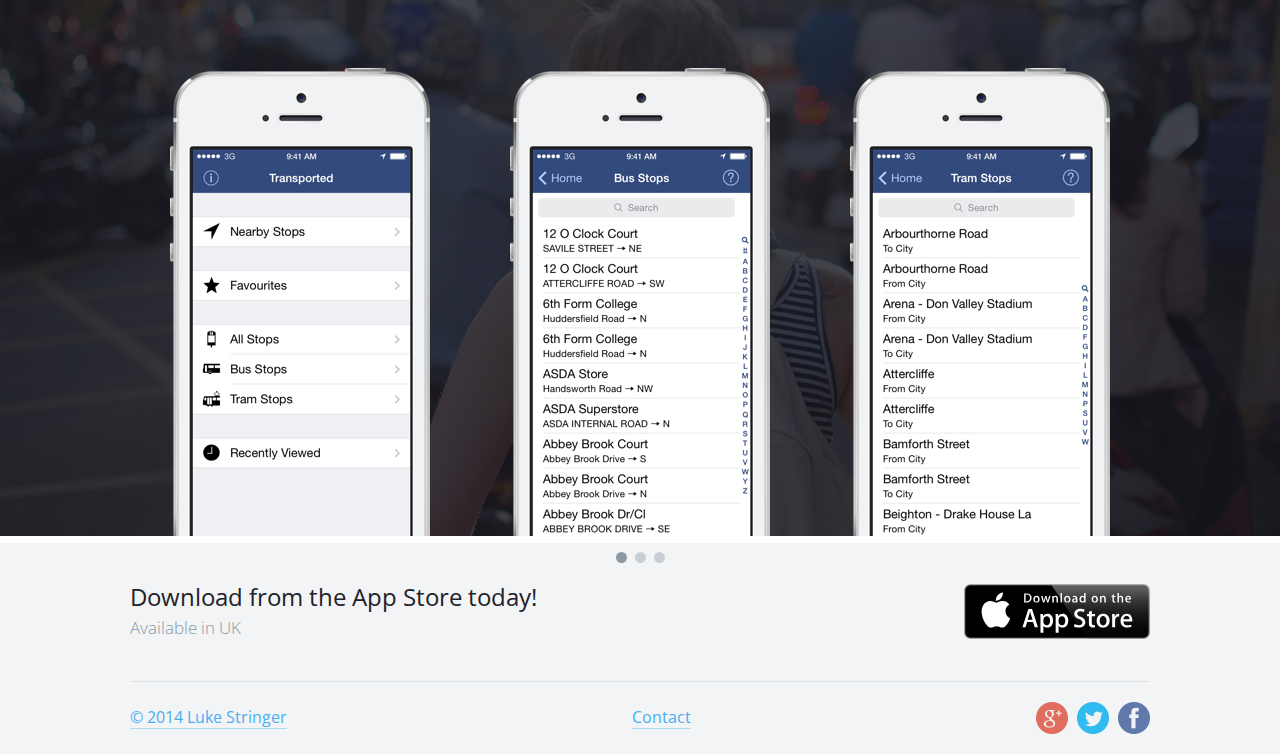
==== commit 74ccf121: "Typo correction and links to my twitter." ====
--- a/index.html
+++ b/index.html
@@ -19,6 +19,7 @@
         <link rel="stylesheet" href="assets/css/main.css">
         <link rel="stylesheet" href="assets/css/custom.css">
     </head>
+
 
     <body>
 
@@ -101,7 +102,7 @@
                                 <div class="description grid">
                                     <div class="description object">
                                         <h4>Find nearby stops</h4>
-                                        <p>Easily find stops nearest to your current location and see far away they are.</p>
+                                        <p>Easily find stops nearest to your current location and see how far away they are.</p>
                                     </div>
                                     <div class="description object">
                                         <h4>Directions</h4>
@@ -122,12 +123,12 @@
 
                     <div class="container">
 
-                        <div class="large margin">
+                        <div class="medium margin">
 
                             <h1 class="section-title">
                                 Wonderfully simple
                                 <small>
-                                    Designed to be fast easy to use.<br class="hidden-on-phones">
+                                    Designed to be fast and easy to use.<br class="hidden-on-phones">
                                 </small>
                             </h1>
 
@@ -174,7 +175,7 @@
                         <div class="vertically-centered justified grid">
 
                             <div class="tiny margin">
-                                © 2014 Luke Stringer
+                                <a href="http://twitter.com/lukestringer90">© 2014 Luke Stringer</a>
                             </div>
 
                             <div class="tiny margin">
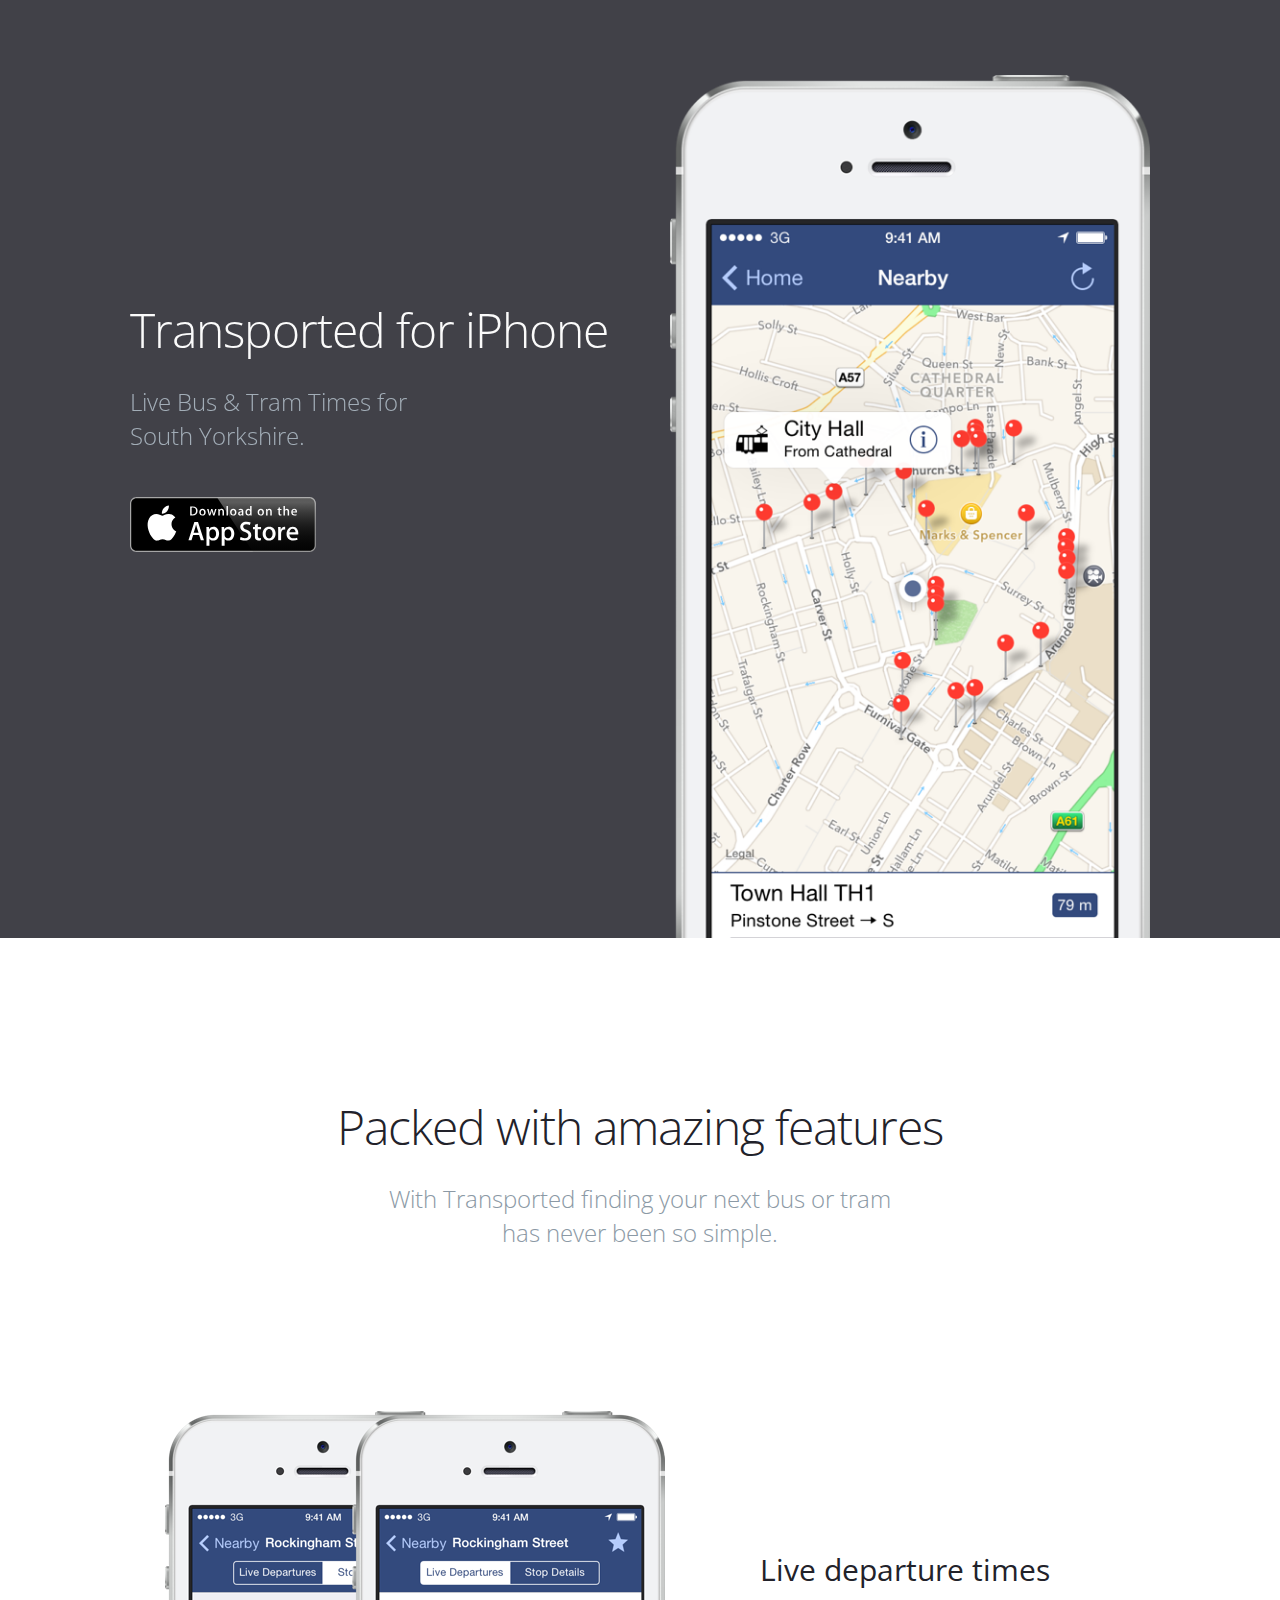
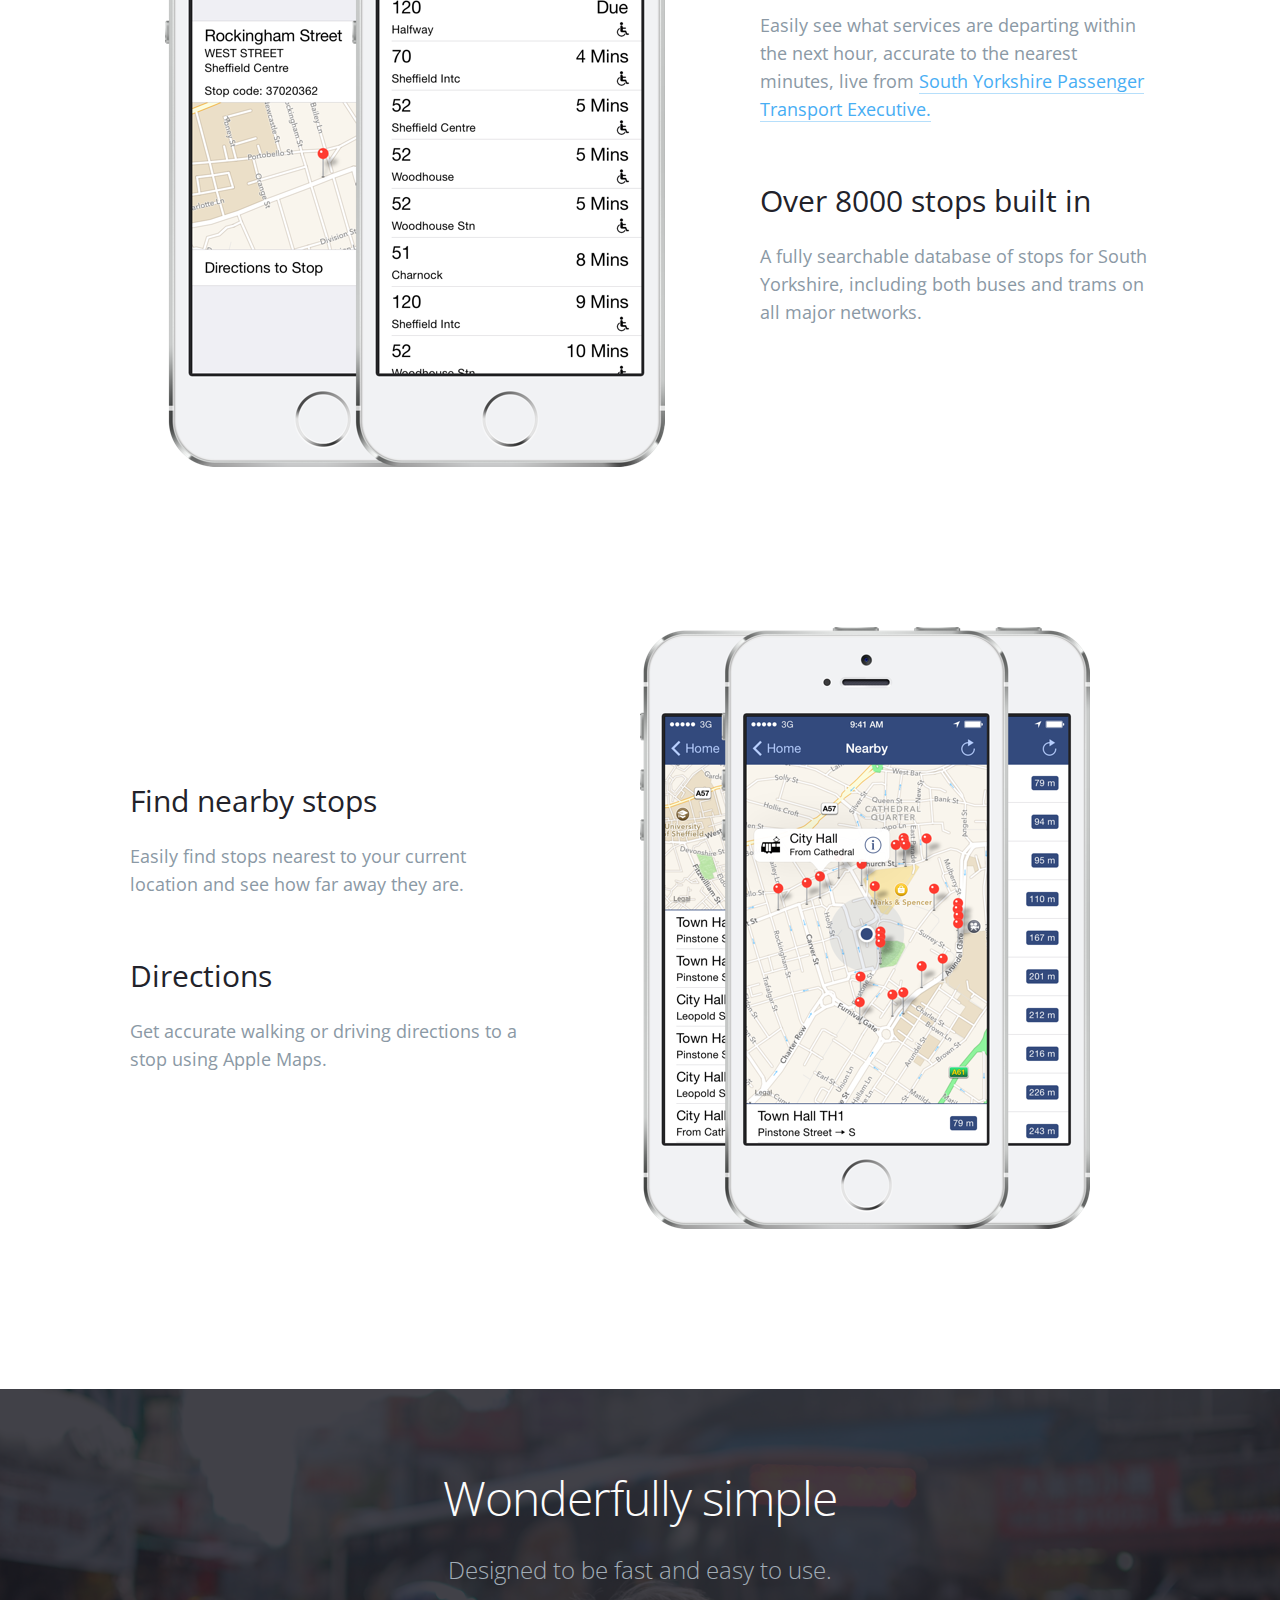
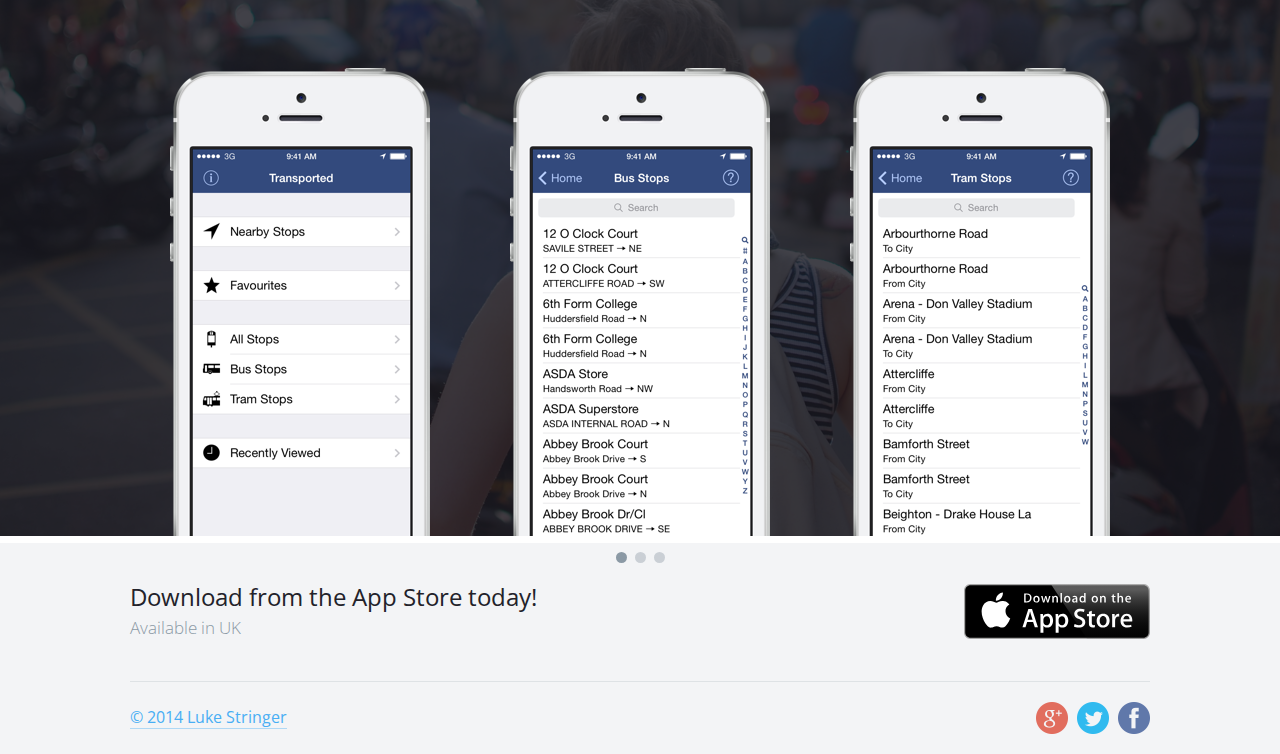
==== commit 50cc5098: "Removed contact mailto link." ====
--- a/index.html
+++ b/index.html
@@ -179,12 +179,6 @@
                             </div>
 
                             <div class="tiny margin">
-                                    <a href="mailto:support@transportedapp.com">
-                                        Contact
-                                    </a>
-                            </div>
-
-                            <div class="tiny margin">
                                 <a href="https://plus.google.com/114747949266227169125" class="icon-social-google"></a>
                                 <a href="https://twitter.com/transported_app" class="icon-social-twitter"></a>
                                 <a href="https://www.facebook.com/transported.ios" class="icon-social-facebook"></a>
@@ -233,5 +227,29 @@
             r.parentNode.insertBefore(e,r)}(window,document,'script','ga'));
             ga('create','UA-XXXXX-X');ga('send','pageview');
         </script>
+
+        <script>
+        // Include the UserVoice JavaScript SDK (only needed once on a page)
+        UserVoice=window.UserVoice||[];(function(){var uv=document.createElement('script');uv.type='text/javascript';uv.async=true;uv.src='http://widget.uservoice.com/qPaSHCiXi0047f5n8VmRw.js';var s=document.getElementsByTagName('script')[0];s.parentNode.insertBefore(uv,s)})();
+
+        // Set colors
+        UserVoice.push(['set', {
+          accent_color: '#334A7F',
+          trigger_color: 'white',
+          trigger_background_color: 'rgba(51, 74, 127, 1.0)',
+          screenshot_enabled: false,
+          contact_title: 'Contact Support',
+        }]);
+
+        // Add default trigger to the bottom-right corner of the window:
+        UserVoice.push(['addTrigger', { mode: 'contact', trigger_position: 'automatic' }]);
+
+        // Or, use your own custom trigger:
+        //UserVoice.push(['addTrigger', '#id', { mode: 'contact' }]);
+
+        // Autoprompt for Satisfaction and SmartVote (only displayed under certain conditions)
+        UserVoice.push(['autoprompt', {}]);
+        </script>
+        
     </body>
 </html>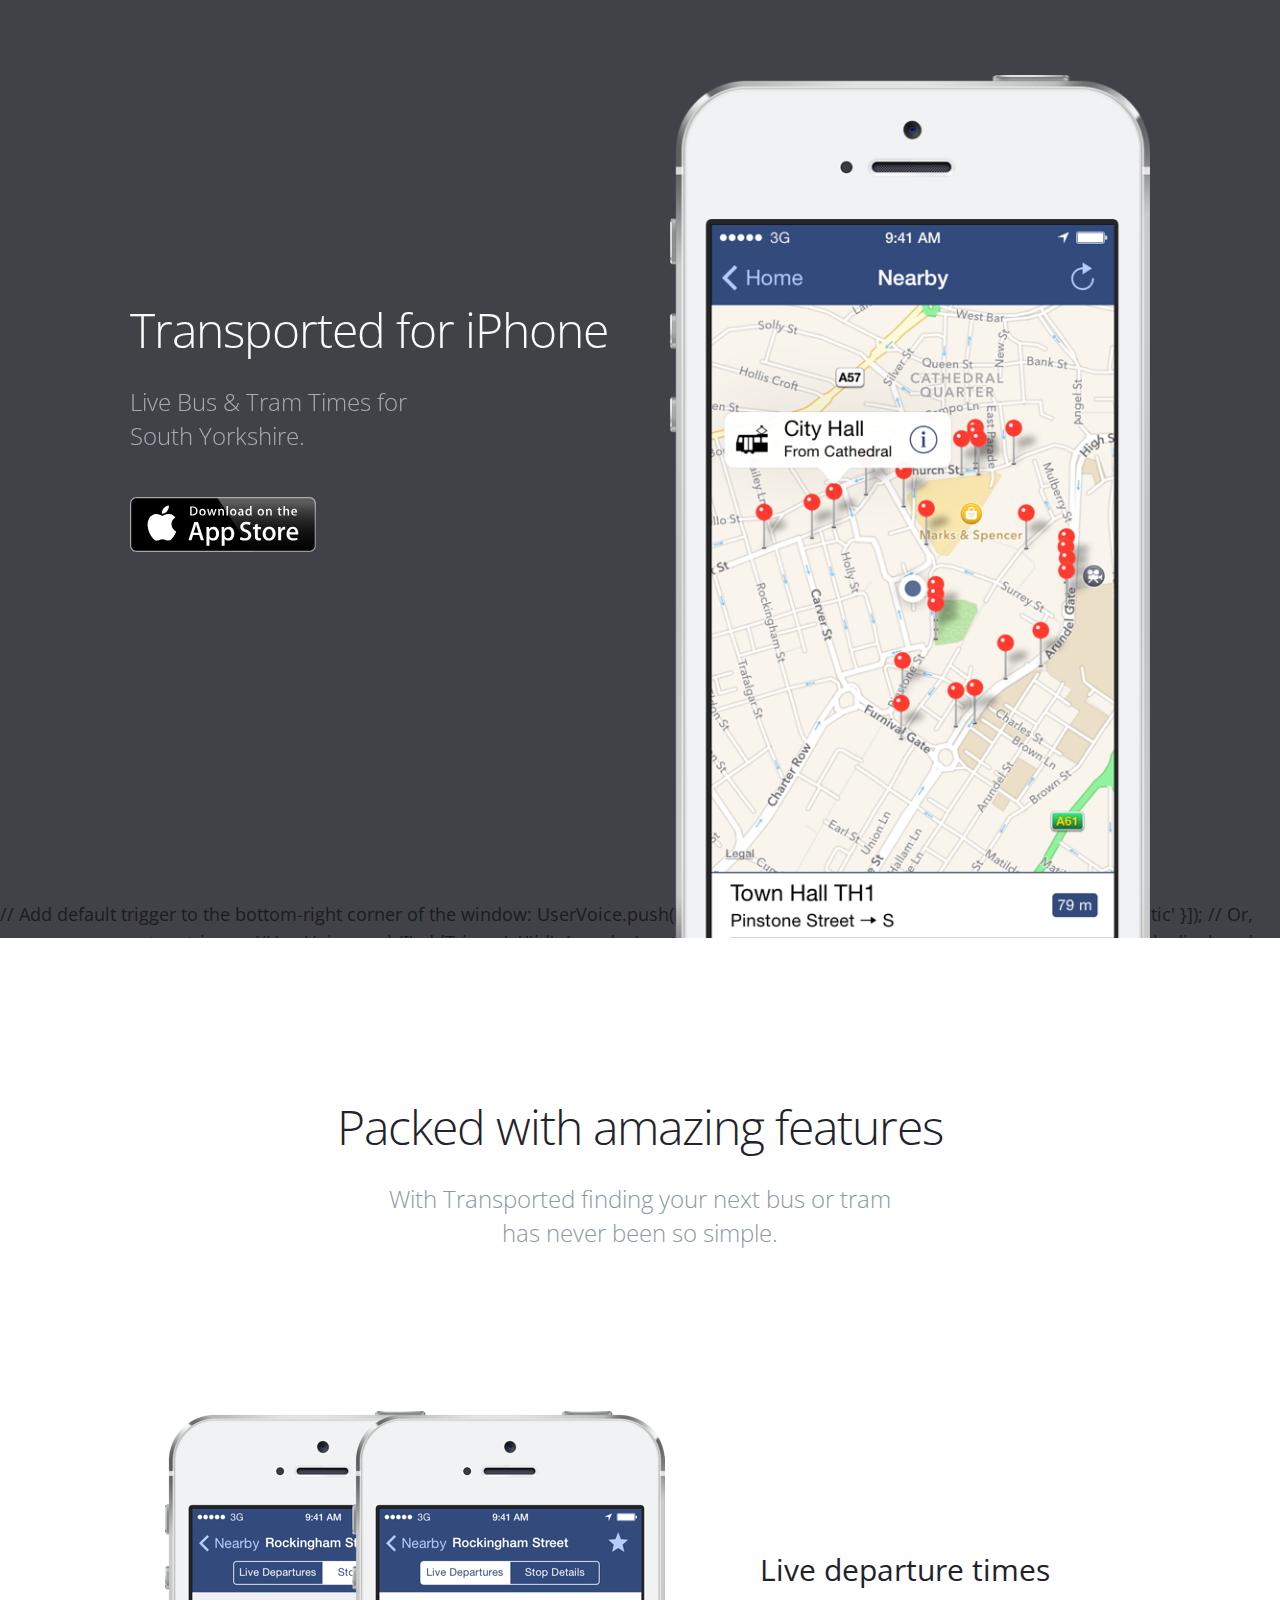
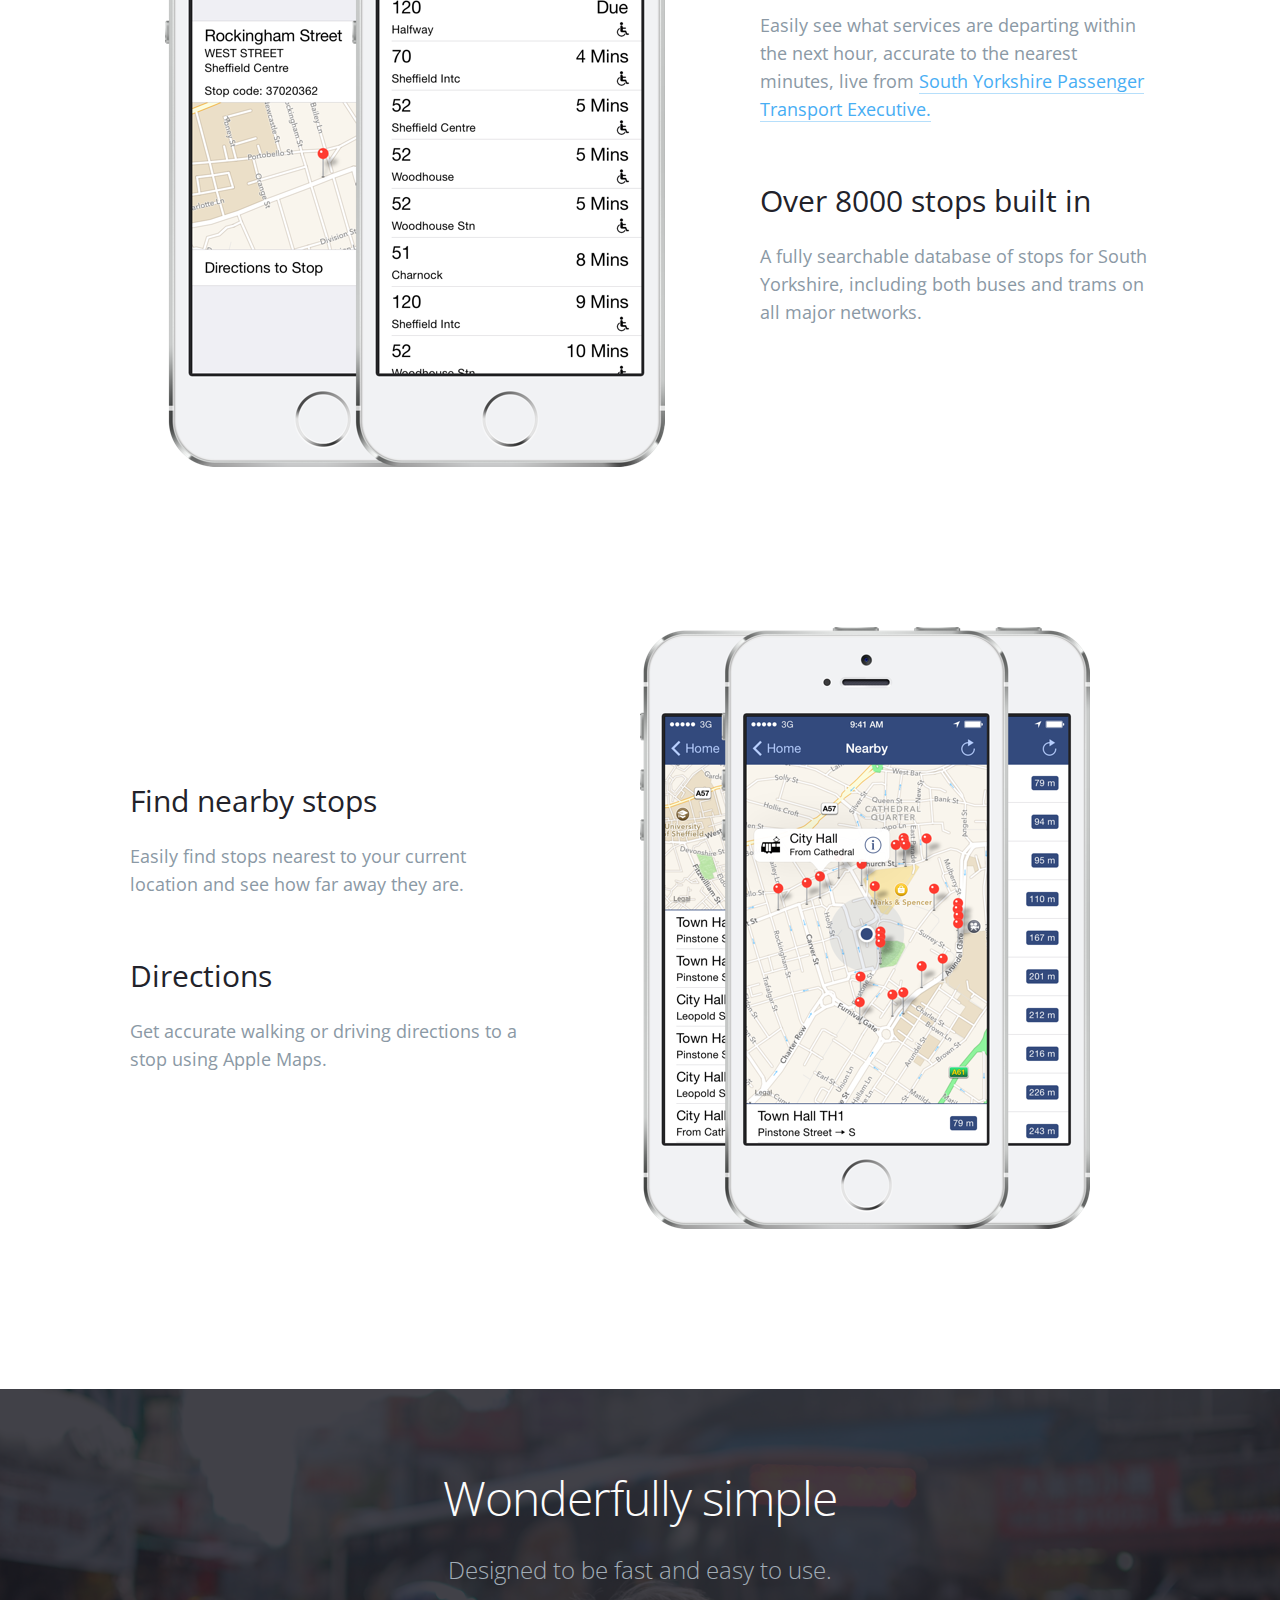
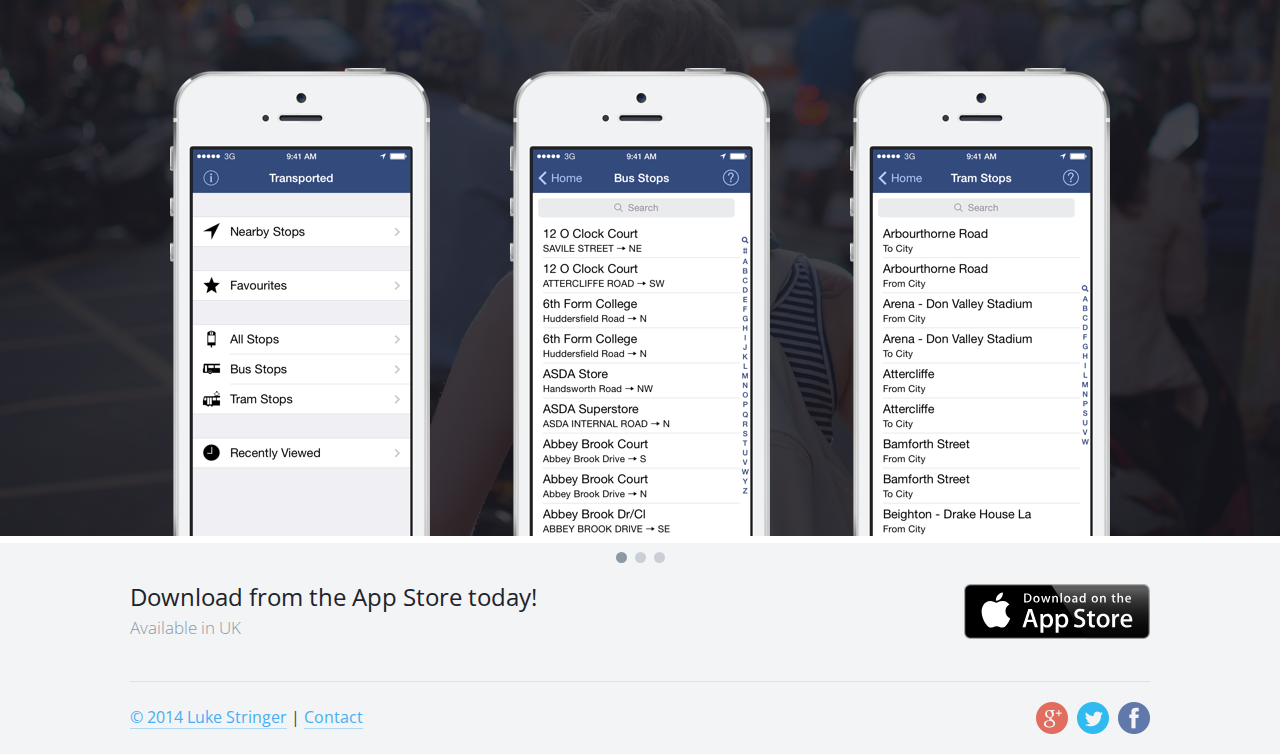
==== commit e0cecabf: "Removed user voice and added contact mailto link." ====
--- a/index.html
+++ b/index.html
@@ -18,6 +18,7 @@
         <!-- Main stylesheet -->
         <link rel="stylesheet" href="assets/css/main.css">
         <link rel="stylesheet" href="assets/css/custom.css">
+        
     </head>
 
 
@@ -176,6 +177,8 @@
 
                             <div class="tiny margin">
                                 <a href="http://twitter.com/lukestringer90">© 2014 Luke Stringer</a>
+                                |
+                                <a href="mailto:luke@transportedapp.com" target="_top">Contact</a>
                             </div>
 
                             <div class="tiny margin">
@@ -220,26 +223,16 @@
 
         <!-- Google Analytics -->
         <script>
-            (function(b,o,i,l,e,r){b.GoogleAnalyticsObject=l;b[l]||(b[l]=
-            function(){(b[l].q=b[l].q||[]).push(arguments)});b[l].l=+new Date;
-            e=o.createElement(i);r=o.getElementsByTagName(i)[0];
-            e.src='//www.google-analytics.com/analytics.js';
-            r.parentNode.insertBefore(e,r)}(window,document,'script','ga'));
-            ga('create','UA-XXXXX-X');ga('send','pageview');
+          (function(i,s,o,g,r,a,m){i['GoogleAnalyticsObject']=r;i[r]=i[r]||function(){
+          (i[r].q=i[r].q||[]).push(arguments)},i[r].l=1*new Date();a=s.createElement(o),
+          m=s.getElementsByTagName(o)[0];a.async=1;a.src=g;m.parentNode.insertBefore(a,m)
+          })(window,document,'script','//www.google-analytics.com/analytics.js','ga');
+
+          ga('create', 'UA-52687405-1', 'auto');
+          ga('send', 'pageview');
+
         </script>
 
-        <script>
-        // Include the UserVoice JavaScript SDK (only needed once on a page)
-        UserVoice=window.UserVoice||[];(function(){var uv=document.createElement('script');uv.type='text/javascript';uv.async=true;uv.src='http://widget.uservoice.com/qPaSHCiXi0047f5n8VmRw.js';var s=document.getElementsByTagName('script')[0];s.parentNode.insertBefore(uv,s)})();
-
-        // Set colors
-        UserVoice.push(['set', {
-          accent_color: '#334A7F',
-          trigger_color: 'white',
-          trigger_background_color: 'rgba(51, 74, 127, 1.0)',
-          screenshot_enabled: false,
-          contact_title: 'Contact Support',
-        }]);
 
         // Add default trigger to the bottom-right corner of the window:
         UserVoice.push(['addTrigger', { mode: 'contact', trigger_position: 'automatic' }]);
@@ -252,4 +245,4 @@
         </script>
         
     </body>
-</html>+</html>
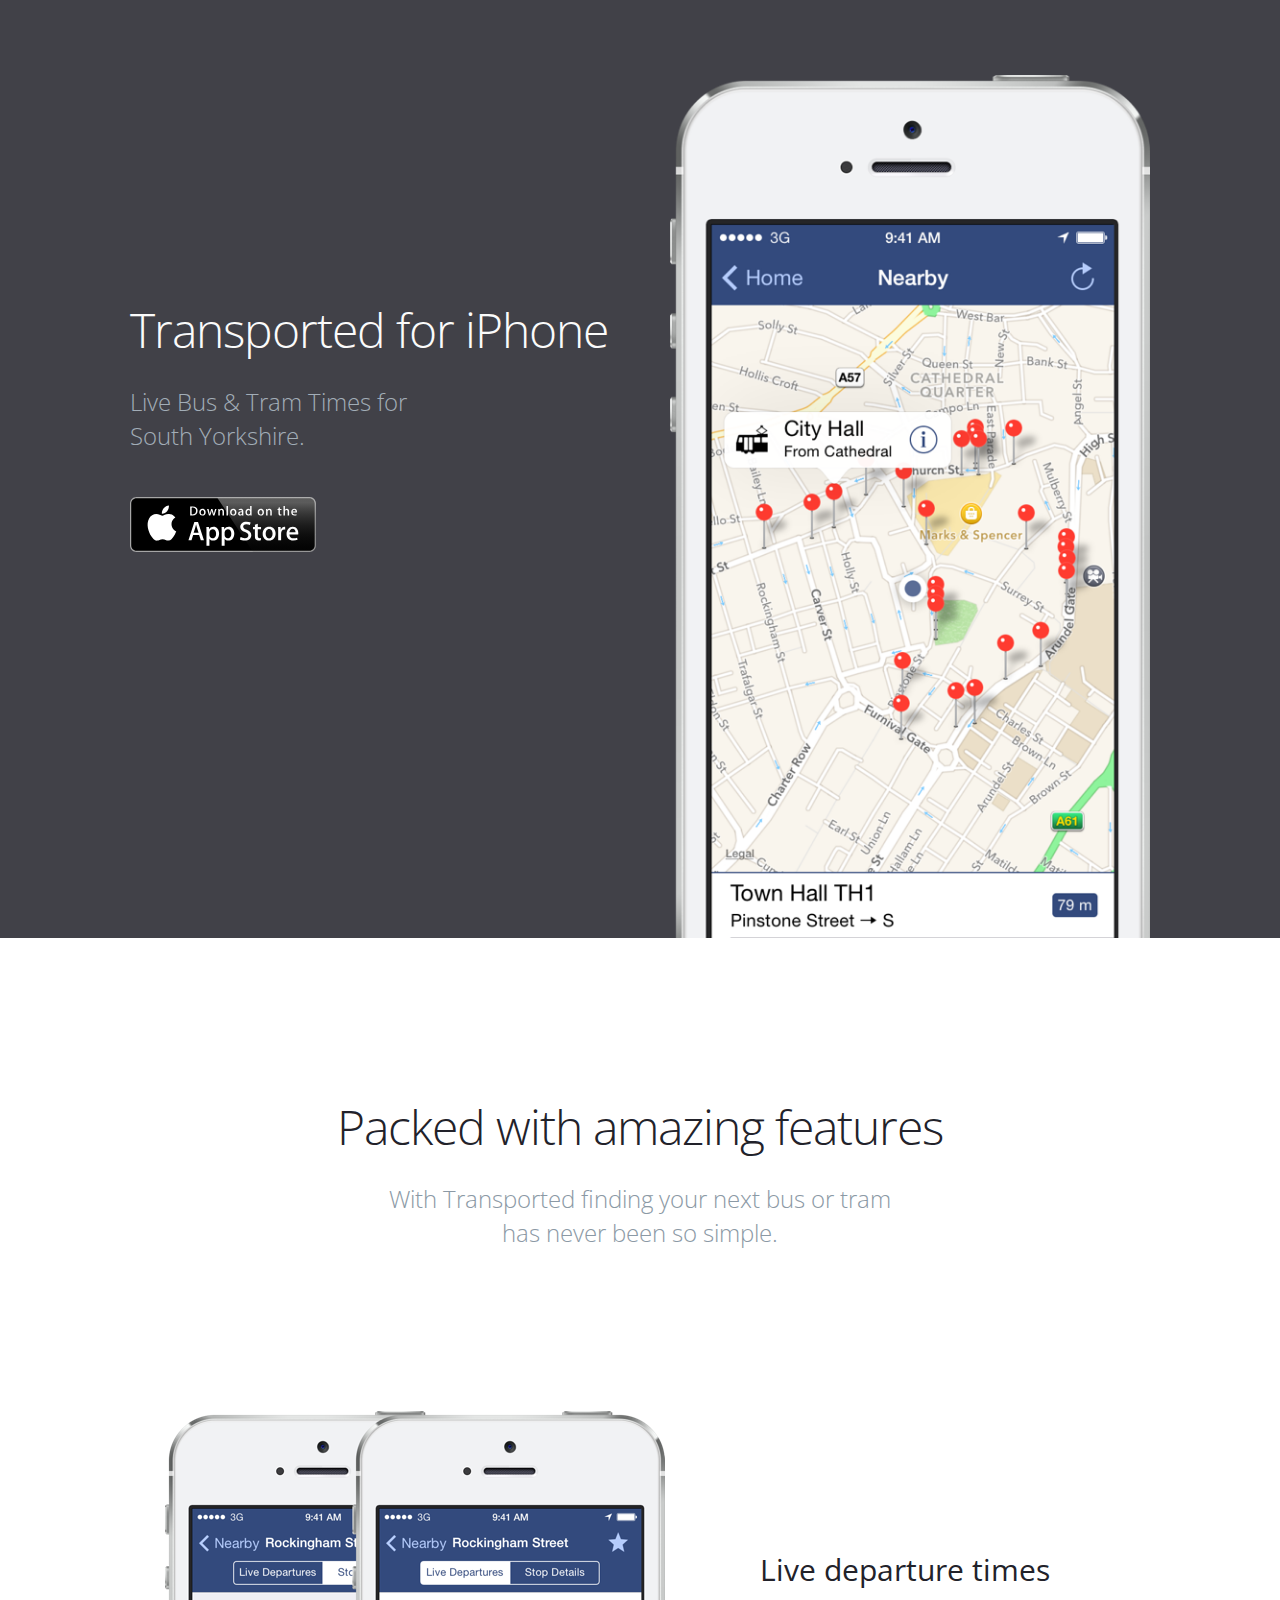
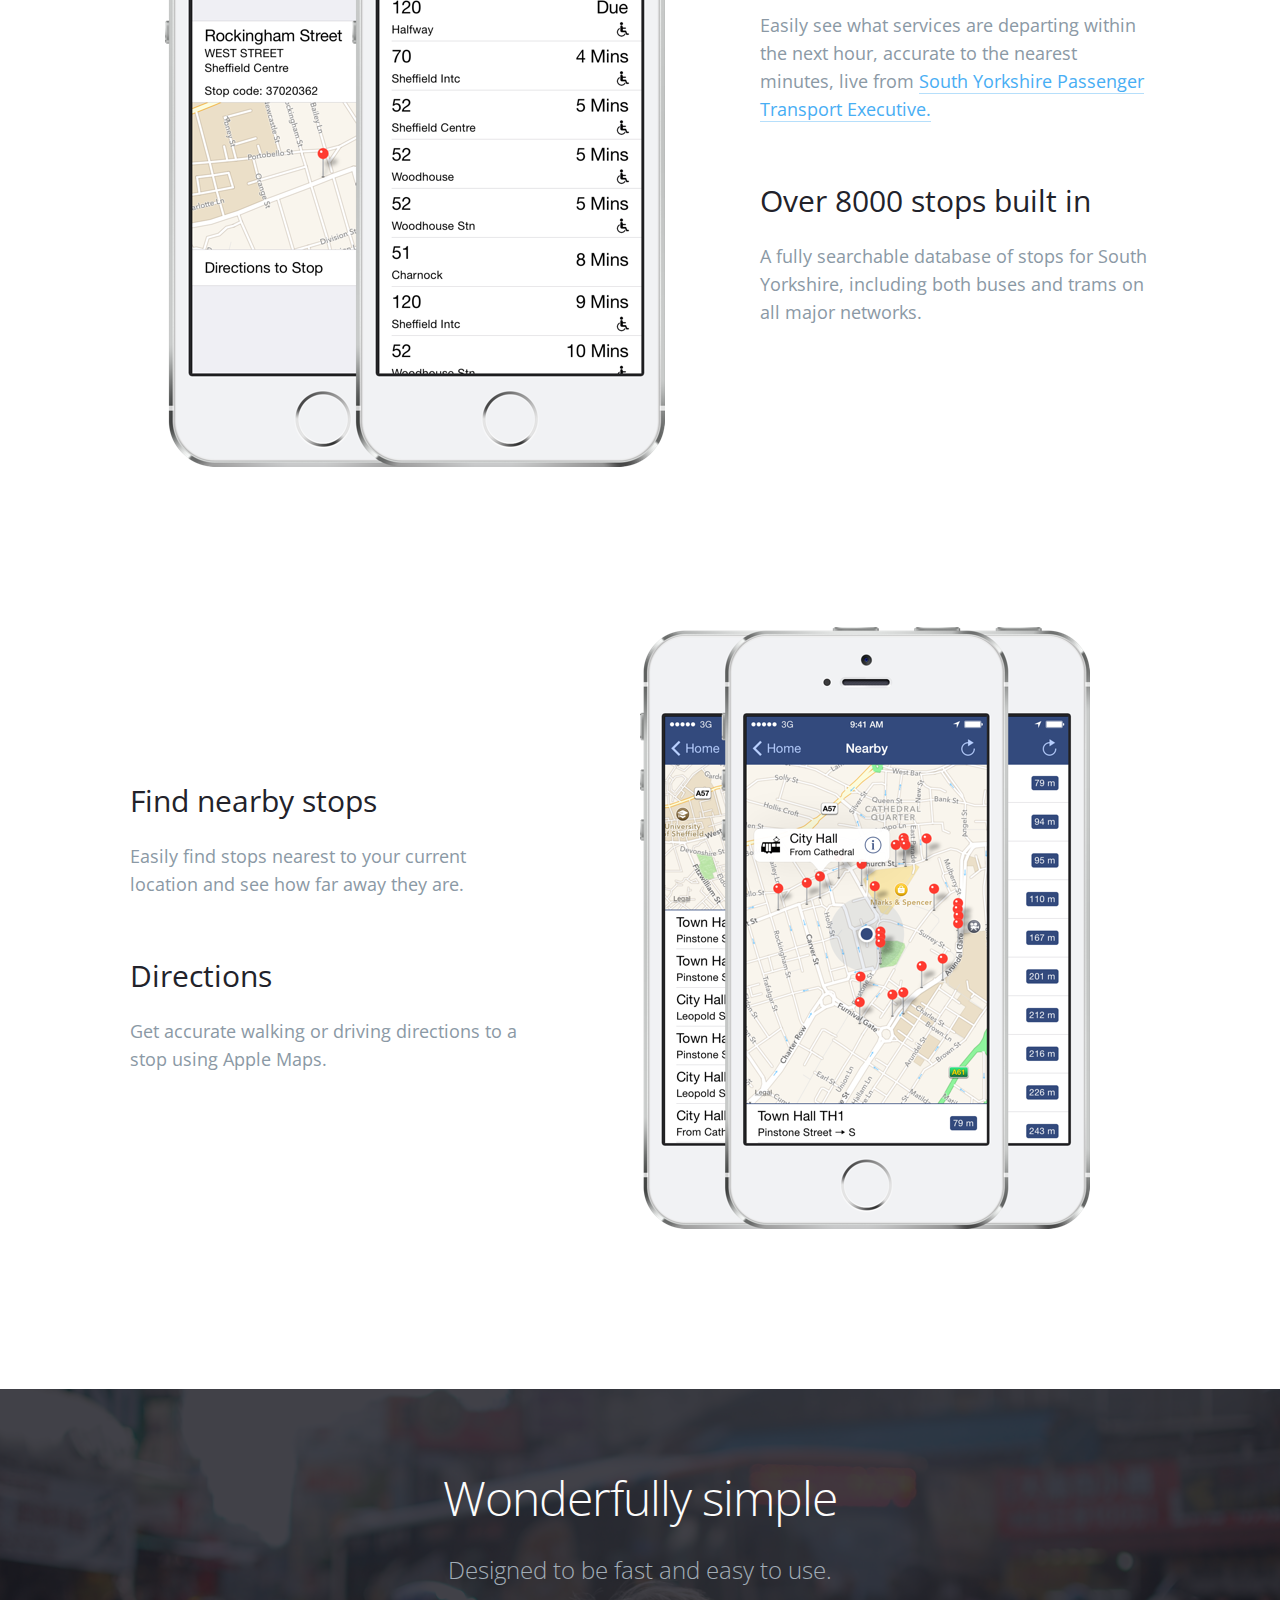
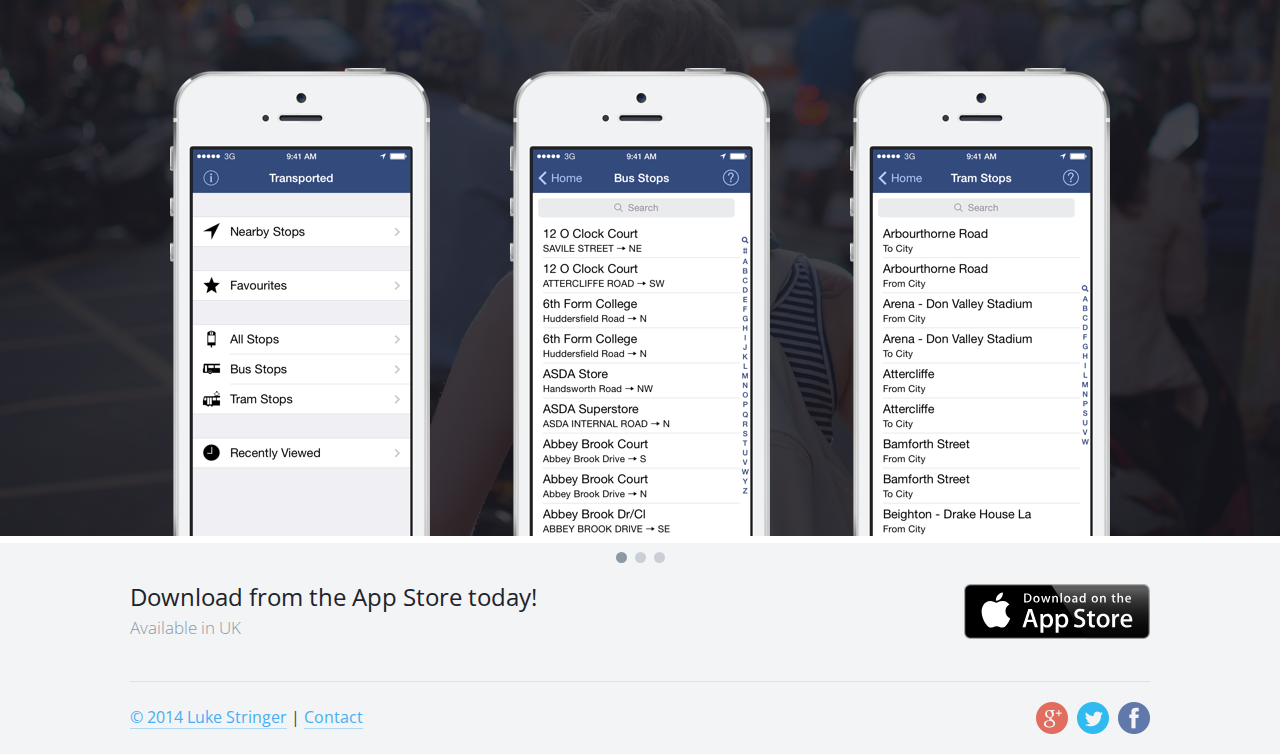
==== commit a5e64bac: "Removed contact form." ====
--- a/index.html
+++ b/index.html
@@ -18,6 +18,8 @@
         <!-- Main stylesheet -->
         <link rel="stylesheet" href="assets/css/main.css">
         <link rel="stylesheet" href="assets/css/custom.css">
+
+        <meta name="apple-itunes-app" content="app-id=867985577">
         
     </head>
 
@@ -195,22 +197,6 @@
             </div><!-- .content-inner-wrapper -->
         </div><!-- .content-wrapper -->
 
-        <!-- Contact form -->
-        <div class="contact-wrapper">
-            <button type="button" class="close contact-toggle" aria-hidden="true">&times;</button>
-            <div class="contact-form-container">
-                <form class="contact-form">
-                    <div class="form-group">
-                        <input id="contact-email" class="input" name="email" type="email" placeholder="support@transportedapp.com">
-                    </div>
-                    <div class="form-group">
-                        <textarea id="contact-message" class="input" name="message" placeholder="Your message" rows="5"></textarea>
-                    </div>
-                    <button type="submit" class="primary button" data-loading-text="Sending...">Send</button>
-                </form>
-            </div>
-        </div><!-- .contact-container -->
-
         <!-- jQuery -->
         <script src="assets/js/jquery-2.1.1.min.js"></script>
 
@@ -230,19 +216,6 @@
 
           ga('create', 'UA-52687405-1', 'auto');
           ga('send', 'pageview');
-
-        </script>
-
-
-        // Add default trigger to the bottom-right corner of the window:
-        UserVoice.push(['addTrigger', { mode: 'contact', trigger_position: 'automatic' }]);
-
-        // Or, use your own custom trigger:
-        //UserVoice.push(['addTrigger', '#id', { mode: 'contact' }]);
-
-        // Autoprompt for Satisfaction and SmartVote (only displayed under certain conditions)
-        UserVoice.push(['autoprompt', {}]);
-        </script>
         
     </body>
 </html>
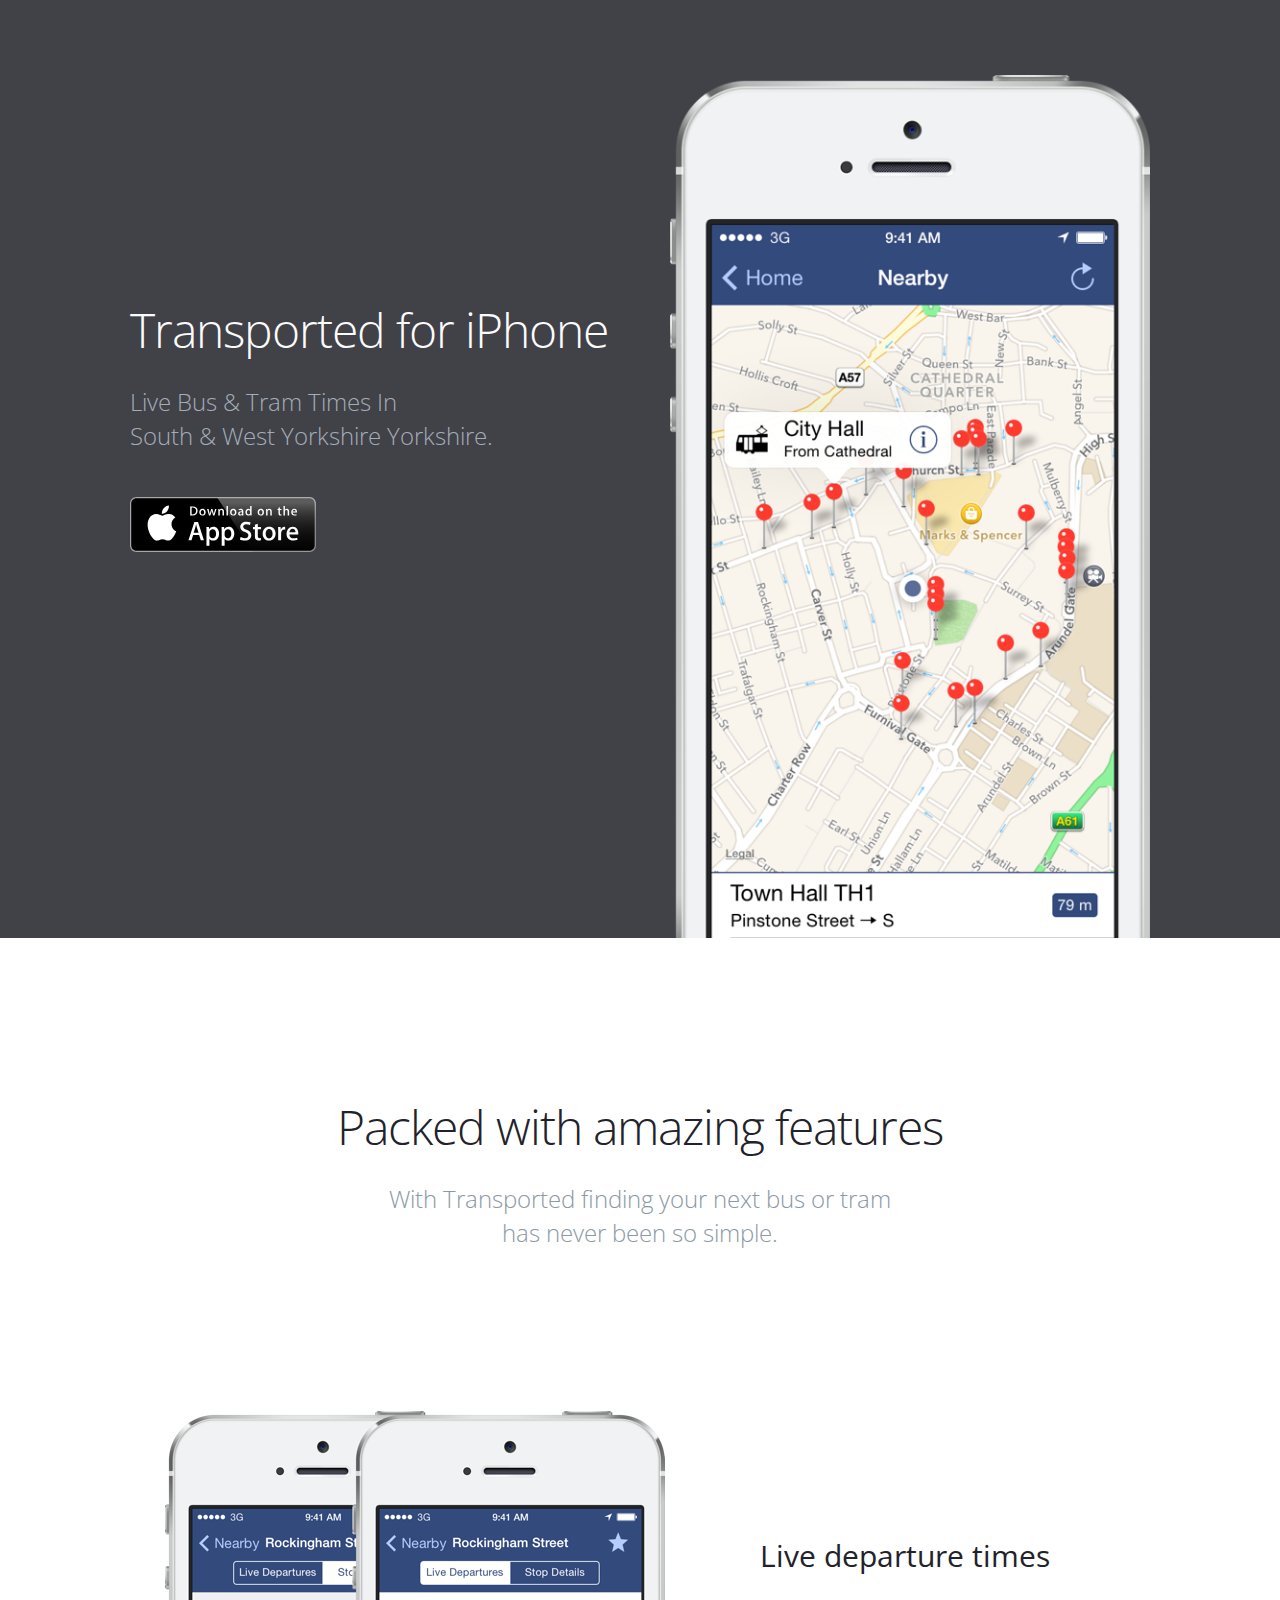
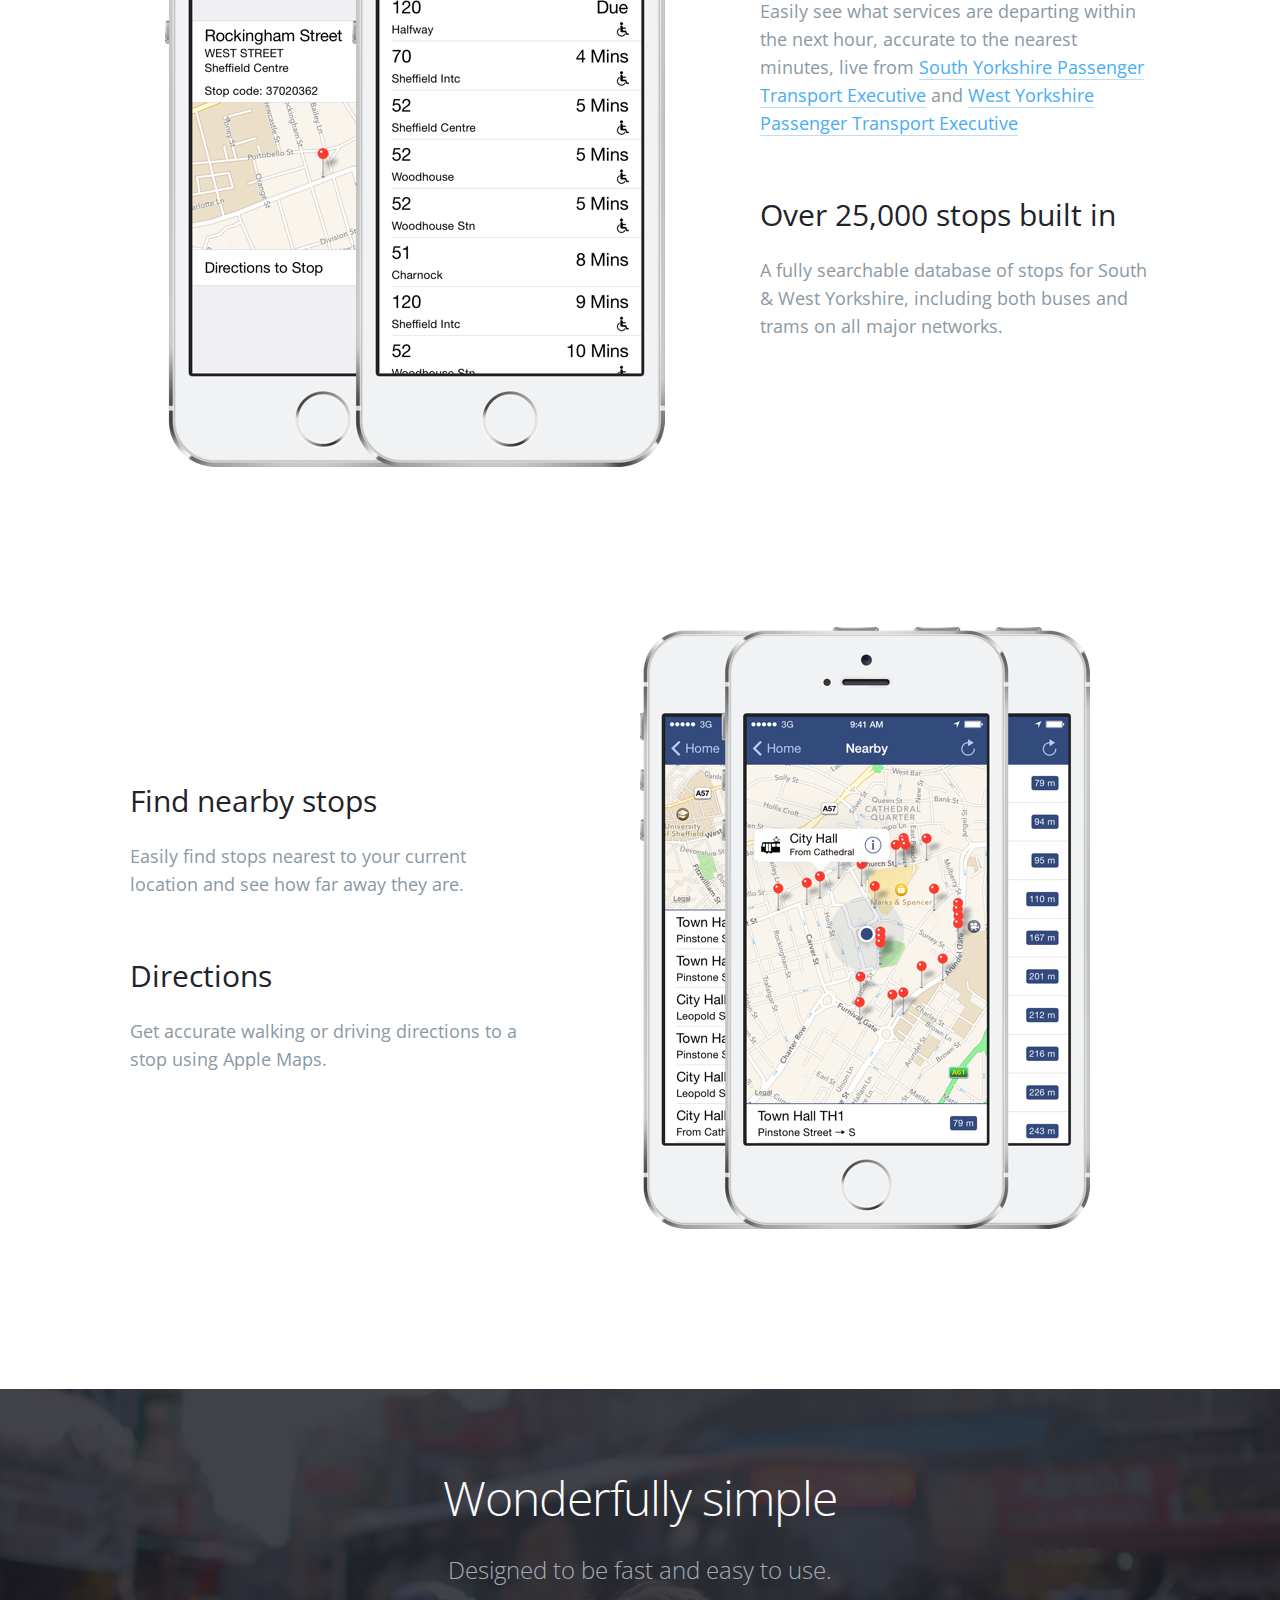
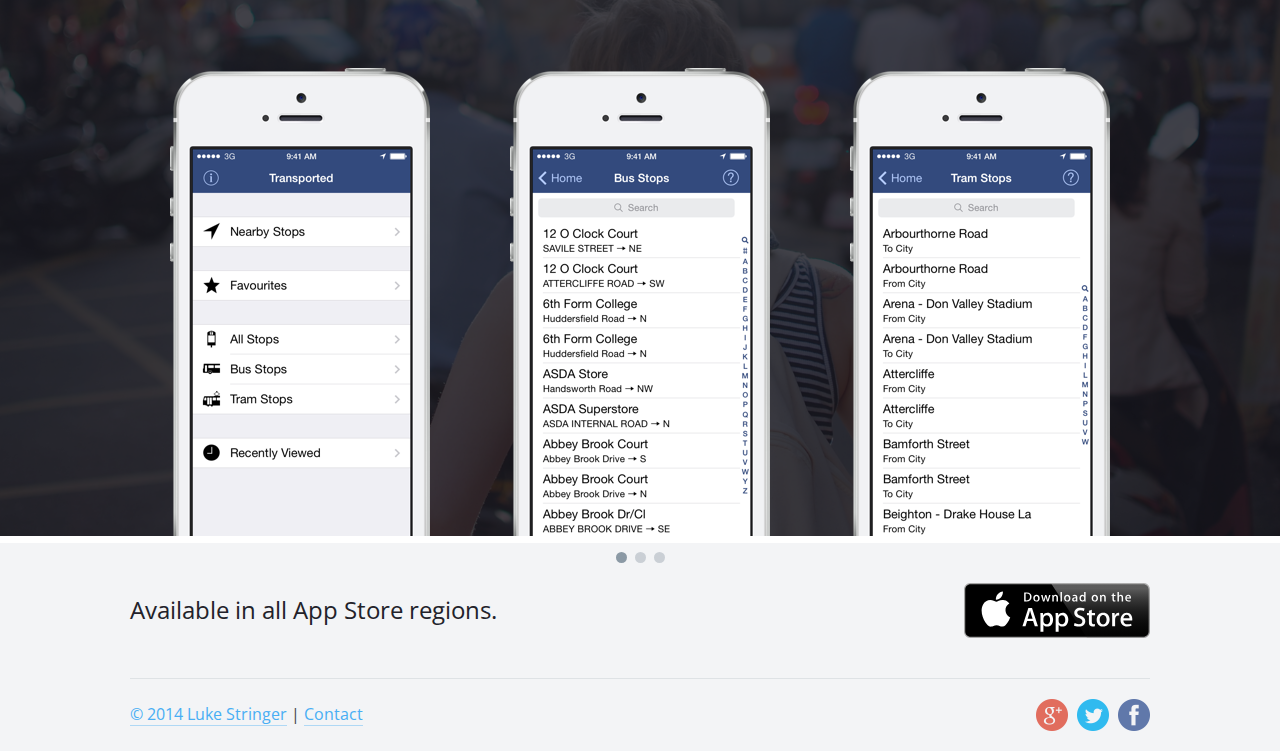
==== commit 928bfe6b: "Updates to include West Yorkshire." ====
--- a/index.html
+++ b/index.html
@@ -39,8 +39,8 @@
                                 <h1>
                                     Transported for iPhone
                                     <small>
-                                        Live Bus &amp; Tram Times for<br class="visible-on-desktop">
-                                        South Yorkshire.
+                                        Live Bus &amp; Tram Times In<br class="visible-on-desktop">
+                                        South &amp West Yorkshire Yorkshire.
                                     </small>
                                 </h1>
 
@@ -86,11 +86,11 @@
                                 <div class="description grid">
                                     <div class="description object">
                                         <h4>Live departure times</h4>
-                                        <p>Easily see what services are departing within the next hour, accurate to the nearest minutes, live from <a href="http://tsy.acislive.com">South Yorkshire Passenger Transport Executive.</a></p>
-                                    </div>
-                                    <div class="description object">
-                                        <h4>Over 8000 stops built in</h4>
-                                        <p>A fully searchable database of stops for South Yorkshire, including both buses and trams on all major networks.</p>
+                                        <p>Easily see what services are departing within the next hour, accurate to the nearest minutes, live from <a href="http://tsy.acislive.com">South Yorkshire Passenger Transport Executive</a> and <a href="http://wypte.acislive.com">West Yorkshire Passenger Transport Executive</a></p>
+                                    </div>
+                                    <div class="description object">
+                                        <h4>Over 25,000 stops built in</h4>
+                                        <p>A fully searchable database of stops for South &amp West Yorkshire, including both buses and trams on all major networks.</p>
                                     </div>
                                 </div>
                             </div>
@@ -161,8 +161,7 @@
 
                             <div class="small margin">
                                 <h5>
-                                    Download from the App Store today!
-                                    <small>Available in UK</small>
+                                    Available in all App Store regions.
                                 </h5>
                             </div>
 
